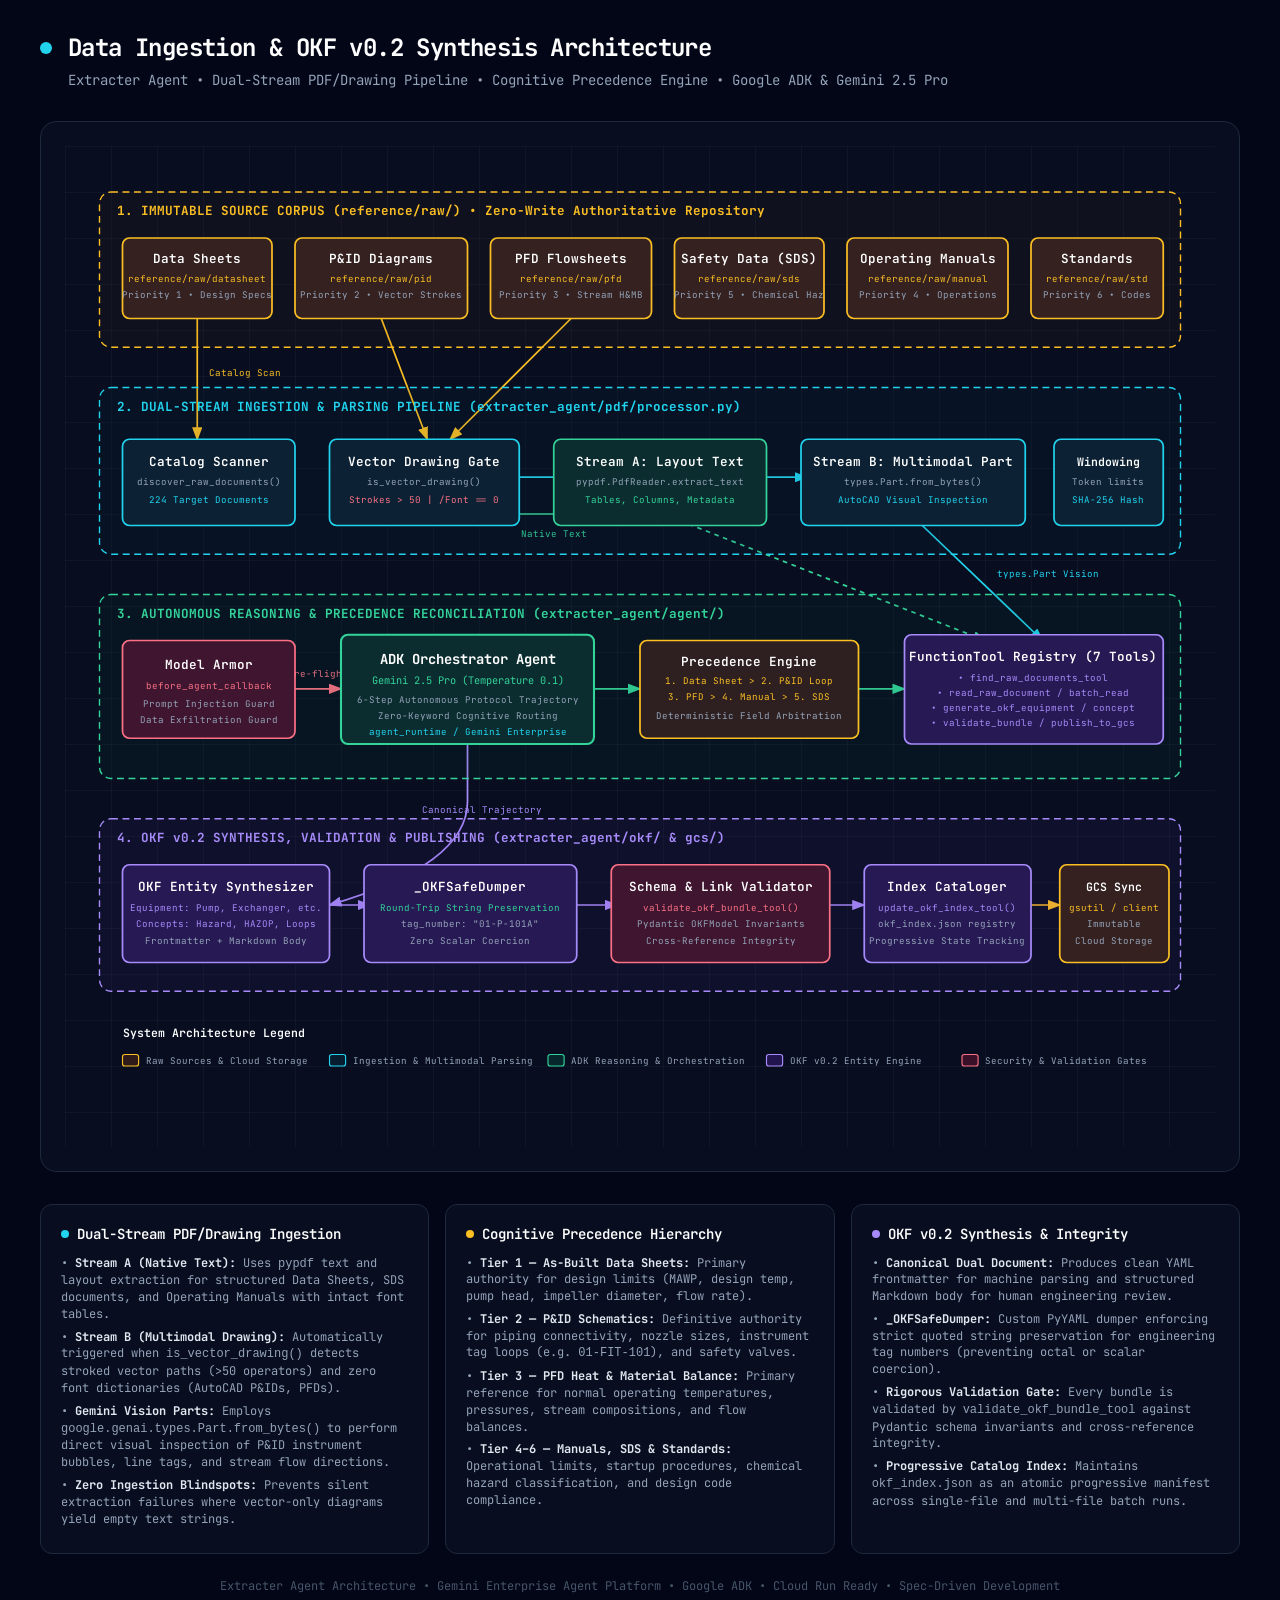
==== docs/data-ingestion-architecture.html @ 8b68c2e8 "feat(okf,eval,perf): autonomous domain slug derivation, multimodal caching, Golden Wiki bundle repai" ====
<!DOCTYPE html>
<html lang="en">
<head>
  <meta charset="UTF-8">
  <meta name="viewport" content="width=device-width, initial-scale=1.0">
  <title>Data Ingestion Architecture - Extracter Agent</title>
  <link href="https://fonts.googleapis.com/css2?family=JetBrains+Mono:wght@400;500;600;700&display=swap" rel="stylesheet">
  <style>
    * {
      box-sizing: border-box;
      margin: 0;
      padding: 0;
    }

    body {
      background: #020617;
      color: #fff;
      font-family: 'JetBrains Mono', monospace;
      min-height: 100vh;
      padding: 2rem;
    }

    .container {
      margin: 0 auto;
      max-width: 1200px;
    }

    .header {
      margin-bottom: 2rem;
    }

    .header-row {
      align-items: center;
      display: flex;
      gap: 1rem;
      margin-bottom: 0.5rem;
    }

    .pulse-dot {
      animation: pulse 2s infinite;
      background: #22d3ee;
      border-radius: 50%;
      height: 12px;
      width: 12px;
    }

    @keyframes pulse {
      0%, 100% { opacity: 1; }
      50% { opacity: 0.5; }
    }

    h1 {
      font-size: 1.5rem;
      font-weight: 700;
      letter-spacing: -0.025em;
    }

    .subtitle {
      color: #94a3b8;
      font-size: 0.875rem;
      margin-left: 1.75rem;
    }

    .diagram-container {
      background: rgba(15, 23, 42, 0.5);
      border: 1px solid #1e293b;
      border-radius: 1rem;
      overflow-x: auto;
      padding: 1.5rem;
    }

    svg {
      display: block;
      min-width: 960px;
      width: 100%;
    }

    .cards {
      display: grid;
      gap: 1rem;
      grid-template-columns: repeat(auto-fit, minmax(300px, 1fr));
      margin-top: 2rem;
    }

    .card {
      background: rgba(15, 23, 42, 0.5);
      border: 1px solid #1e293b;
      border-radius: 0.75rem;
      padding: 1.25rem;
    }

    .card-header {
      align-items: center;
      display: flex;
      gap: 0.5rem;
      margin-bottom: 0.75rem;
    }

    .card-dot {
      border-radius: 50%;
      height: 8px;
      width: 8px;
    }

    .card-dot.cyan { background: #22d3ee; }
    .card-dot.emerald { background: #34d399; }
    .card-dot.violet { background: #a78bfa; }
    .card-dot.amber { background: #fbbf24; }
    .card-dot.rose { background: #fb7185; }

    .card h3 {
      font-size: 0.875rem;
      font-weight: 600;
    }

    .card ul {
      color: #94a3b8;
      font-size: 0.75rem;
      list-style: none;
    }

    .card li {
      margin-bottom: 0.375rem;
      line-height: 1.4;
    }

    .card li strong {
      color: #e2e8f0;
    }

    .footer {
      color: #475569;
      font-size: 0.75rem;
      margin-top: 1.5rem;
      text-align: center;
    }
  </style>
</head>
<body>
  <div class="container">
    <!-- Header -->
    <div class="header">
      <div class="header-row">
        <div class="pulse-dot"></div>
        <h1>Data Ingestion & OKF v0.2 Synthesis Architecture</h1>
      </div>
      <p class="subtitle">Extracter Agent • Dual-Stream PDF/Drawing Pipeline • Cognitive Precedence Engine • Google ADK & Gemini 2.5 Pro</p>
    </div>

    <!-- Main Diagram -->
    <div class="diagram-container">
      <svg viewBox="0 0 1000 870">
        <!-- Definitions -->
        <defs>
          <marker id="arrow-cyan" markerWidth="8" markerHeight="6" refX="7" refY="3" orient="auto">
            <polygon points="0 0, 8 3, 0 6" fill="#22d3ee" />
          </marker>
          <marker id="arrow-emerald" markerWidth="8" markerHeight="6" refX="7" refY="3" orient="auto">
            <polygon points="0 0, 8 3, 0 6" fill="#34d399" />
          </marker>
          <marker id="arrow-violet" markerWidth="8" markerHeight="6" refX="7" refY="3" orient="auto">
            <polygon points="0 0, 8 3, 0 6" fill="#a78bfa" />
          </marker>
          <marker id="arrow-amber" markerWidth="8" markerHeight="6" refX="7" refY="3" orient="auto">
            <polygon points="0 0, 8 3, 0 6" fill="#fbbf24" />
          </marker>
          <marker id="arrow-rose" markerWidth="8" markerHeight="6" refX="7" refY="3" orient="auto">
            <polygon points="0 0, 8 3, 0 6" fill="#fb7185" />
          </marker>
          <pattern id="grid" width="40" height="40" patternUnits="userSpaceOnUse">
            <path d="M 40 0 L 0 0 0 40" fill="none" stroke="#1e293b" stroke-width="0.5"/>
          </pattern>
        </defs>

        <!-- Background Grid -->
        <rect width="100%" height="100%" fill="url(#grid)" />

        <!-- =================================================================
             ARROWS & DATA FLOW CHANNELS (Rendered early for Z-order behind boxes)
             ================================================================= -->

        <!-- Ingestion Discovery Flow from Raw Sources to Discovery Tool -->
        <line x1="115" y1="150" x2="115" y2="255" stroke="#fbbf24" stroke-width="1.5" marker-end="url(#arrow-amber)"/>
        <text x="125" y="200" fill="#fbbf24" font-size="8">Catalog Scan</text>

        <!-- P&ID / PFD Drawings to Vector Heuristic Gate -->
        <line x1="275" y1="150" x2="315" y2="255" stroke="#fbbf24" stroke-width="1.5" marker-end="url(#arrow-amber)"/>
        <line x1="440" y1="150" x2="335" y2="255" stroke="#fbbf24" stroke-width="1.5" marker-end="url(#arrow-amber)"/>

        <!-- Stream Separation from Heuristic Gate -->
        <!-- Vector route (Stream B: Gemini Multimodal Part) -->
        <line x1="395" y1="288" x2="645" y2="288" stroke="#22d3ee" stroke-width="1.5" marker-end="url(#arrow-cyan)"/>
        <text x="520" y="280" fill="#22d3ee" font-size="8" text-anchor="middle">Vector = True (0 /Font)</text>

        <!-- Text route (Stream A: PyPDF Extractor) -->
        <line x1="355" y1="320" x2="495" y2="320" stroke="#34d399" stroke-width="1.5" marker-end="url(#arrow-emerald)"/>
        <text x="425" y="340" fill="#34d399" font-size="8" text-anchor="middle">Native Text</text>

        <!-- Ingestion Layers flow down into Orchestrator Tool Registry -->
        <line x1="520" y1="320" x2="800" y2="430" stroke="#34d399" stroke-width="1.5" stroke-dasharray="4,4" marker-end="url(#arrow-emerald)"/>
        <line x1="735" y1="320" x2="850" y2="430" stroke="#22d3ee" stroke-width="1.5" marker-end="url(#arrow-cyan)"/>
        <text x="810" y="375" fill="#22d3ee" font-size="8">types.Part Vision</text>

        <!-- Orchestrator Model Armor Security Check -->
        <line x1="200" y1="472" x2="240" y2="472" stroke="#fb7185" stroke-width="1.5" marker-end="url(#arrow-rose)"/>
        <text x="220" y="462" fill="#fb7185" font-size="8" text-anchor="middle">Pre-flight</text>

        <!-- Orchestrator to Precedence Engine & Tool Registry -->
        <line x1="460" y1="472" x2="500" y2="472" stroke="#34d399" stroke-width="1.5" marker-end="url(#arrow-emerald)"/>
        <line x1="690" y1="472" x2="730" y2="472" stroke="#34d399" stroke-width="1.5" marker-end="url(#arrow-emerald)"/>

        <!-- Orchestrator Synthesis flow to OKF Synthesizer -->
        <path d="M 350 515 L 350 570 Q 350 625 230 660" fill="none" stroke="#a78bfa" stroke-width="1.5" marker-end="url(#arrow-violet)"/>
        <text x="310" y="580" fill="#a78bfa" font-size="8">Canonical Trajectory</text>

        <!-- OKF Synthesis Internal Pipeline: Synthesizer -> Safe Dumper -> Validator -> Index -> GCS -->
        <line x1="230" y1="660" x2="265" y2="660" stroke="#a78bfa" stroke-width="1.5" marker-end="url(#arrow-violet)"/>
        <line x1="445" y1="660" x2="480" y2="660" stroke="#a78bfa" stroke-width="1.5" marker-end="url(#arrow-violet)"/>
        <line x1="660" y1="660" x2="695" y2="660" stroke="#a78bfa" stroke-width="1.5" marker-end="url(#arrow-violet)"/>
        <line x1="835" y1="660" x2="865" y2="660" stroke="#fbbf24" stroke-width="1.5" marker-end="url(#arrow-amber)"/>

        <!-- =================================================================
             TIER 1: IMMUTABLE RAW DATA SOURCES (Amber Group)
             ================================================================= -->
        <rect x="30" y="40" width="940" height="135" rx="10" fill="rgba(120, 53, 15, 0.08)" stroke="#fbbf24" stroke-width="1.2" stroke-dasharray="6,4"/>
        <text x="45" y="60" fill="#fbbf24" font-size="11" font-weight="700">1. IMMUTABLE SOURCE CORPUS (reference/raw/) • Zero-Write Authoritative Repository</text>

        <!-- Datasheet -->
        <rect x="50" y="80" width="130" height="70" rx="6" fill="#0f172a" />
        <rect x="50" y="80" width="130" height="70" rx="6" fill="rgba(120, 53, 15, 0.35)" stroke="#fbbf24" stroke-width="1.5"/>
        <text x="115" y="102" fill="white" font-size="11" font-weight="600" text-anchor="middle">Data Sheets</text>
        <text x="115" y="118" fill="#fbbf24" font-size="8" text-anchor="middle">reference/raw/datasheet</text>
        <text x="115" y="132" fill="#94a3b8" font-size="8" text-anchor="middle">Priority 1 • Design Specs</text>

        <!-- P&ID -->
        <rect x="200" y="80" width="150" height="70" rx="6" fill="#0f172a" />
        <rect x="200" y="80" width="150" height="70" rx="6" fill="rgba(120, 53, 15, 0.35)" stroke="#fbbf24" stroke-width="1.5"/>
        <text x="275" y="102" fill="white" font-size="11" font-weight="600" text-anchor="middle">P&ID Diagrams</text>
        <text x="275" y="118" fill="#fbbf24" font-size="8" text-anchor="middle">reference/raw/pid</text>
        <text x="275" y="132" fill="#94a3b8" font-size="8" text-anchor="middle">Priority 2 • Vector Strokes</text>

        <!-- PFD -->
        <rect x="370" y="80" width="140" height="70" rx="6" fill="#0f172a" />
        <rect x="370" y="80" width="140" height="70" rx="6" fill="rgba(120, 53, 15, 0.35)" stroke="#fbbf24" stroke-width="1.5"/>
        <text x="440" y="102" fill="white" font-size="11" font-weight="600" text-anchor="middle">PFD Flowsheets</text>
        <text x="440" y="118" fill="#fbbf24" font-size="8" text-anchor="middle">reference/raw/pfd</text>
        <text x="440" y="132" fill="#94a3b8" font-size="8" text-anchor="middle">Priority 3 • Stream H&MB</text>

        <!-- SDS -->
        <rect x="530" y="80" width="130" height="70" rx="6" fill="#0f172a" />
        <rect x="530" y="80" width="130" height="70" rx="6" fill="rgba(120, 53, 15, 0.35)" stroke="#fbbf24" stroke-width="1.5"/>
        <text x="595" y="102" fill="white" font-size="11" font-weight="600" text-anchor="middle">Safety Data (SDS)</text>
        <text x="595" y="118" fill="#fbbf24" font-size="8" text-anchor="middle">reference/raw/sds</text>
        <text x="595" y="132" fill="#94a3b8" font-size="8" text-anchor="middle">Priority 5 • Chemical Haz</text>

        <!-- Manuals -->
        <rect x="680" y="80" width="140" height="70" rx="6" fill="#0f172a" />
        <rect x="680" y="80" width="140" height="70" rx="6" fill="rgba(120, 53, 15, 0.35)" stroke="#fbbf24" stroke-width="1.5"/>
        <text x="750" y="102" fill="white" font-size="11" font-weight="600" text-anchor="middle">Operating Manuals</text>
        <text x="750" y="118" fill="#fbbf24" font-size="8" text-anchor="middle">reference/raw/manual</text>
        <text x="750" y="132" fill="#94a3b8" font-size="8" text-anchor="middle">Priority 4 • Operations</text>

        <!-- Standards -->
        <rect x="840" y="80" width="115" height="70" rx="6" fill="#0f172a" />
        <rect x="840" y="80" width="115" height="70" rx="6" fill="rgba(120, 53, 15, 0.35)" stroke="#fbbf24" stroke-width="1.5"/>
        <text x="897" y="102" fill="white" font-size="11" font-weight="600" text-anchor="middle">Standards</text>
        <text x="897" y="118" fill="#fbbf24" font-size="8" text-anchor="middle">reference/raw/std</text>
        <text x="897" y="132" fill="#94a3b8" font-size="8" text-anchor="middle">Priority 6 • Codes</text>

        <!-- =================================================================
             TIER 2: DUAL-STREAM INGESTION & PARSING ENGINE (Cyan Group)
             ================================================================= -->
        <rect x="30" y="210" width="940" height="145" rx="10" fill="rgba(8, 51, 68, 0.1)" stroke="#22d3ee" stroke-width="1.2" stroke-dasharray="6,4"/>
        <text x="45" y="230" fill="#22d3ee" font-size="11" font-weight="700">2. DUAL-STREAM INGESTION & PARSING PIPELINE (extracter_agent/pdf/processor.py)</text>

        <!-- Discovery Cataloger -->
        <rect x="50" y="255" width="150" height="75" rx="6" fill="#0f172a" />
        <rect x="50" y="255" width="150" height="75" rx="6" fill="rgba(8, 51, 68, 0.4)" stroke="#22d3ee" stroke-width="1.5"/>
        <text x="125" y="278" fill="white" font-size="11" font-weight="600" text-anchor="middle">Catalog Scanner</text>
        <text x="125" y="295" fill="#94a3b8" font-size="8" text-anchor="middle">discover_raw_documents()</text>
        <text x="125" y="310" fill="#22d3ee" font-size="8" text-anchor="middle">224 Target Documents</text>

        <!-- Heuristic Gate -->
        <rect x="230" y="255" width="165" height="75" rx="6" fill="#0f172a" />
        <rect x="230" y="255" width="165" height="75" rx="6" fill="rgba(8, 51, 68, 0.4)" stroke="#22d3ee" stroke-width="1.5"/>
        <text x="312" y="278" fill="white" font-size="11" font-weight="600" text-anchor="middle">Vector Drawing Gate</text>
        <text x="312" y="295" fill="#94a3b8" font-size="8" text-anchor="middle">is_vector_drawing()</text>
        <text x="312" y="310" fill="#fb7185" font-size="8" text-anchor="middle">Strokes &gt; 50 | /Font == 0</text>

        <!-- Stream A: PyPDF Parser -->
        <rect x="425" y="255" width="185" height="75" rx="6" fill="#0f172a" />
        <rect x="425" y="255" width="185" height="75" rx="6" fill="rgba(6, 78, 59, 0.4)" stroke="#34d399" stroke-width="1.5"/>
        <text x="517" y="278" fill="white" font-size="11" font-weight="600" text-anchor="middle">Stream A: Layout Text</text>
        <text x="517" y="295" fill="#94a3b8" font-size="8" text-anchor="middle">pypdf.PdfReader.extract_text</text>
        <text x="517" y="310" fill="#34d399" font-size="8" text-anchor="middle">Tables, Columns, Metadata</text>

        <!-- Stream B: GenAI Multimodal Part -->
        <rect x="640" y="255" width="195" height="75" rx="6" fill="#0f172a" />
        <rect x="640" y="255" width="195" height="75" rx="6" fill="rgba(8, 51, 68, 0.4)" stroke="#22d3ee" stroke-width="1.5"/>
        <text x="737" y="278" fill="white" font-size="11" font-weight="600" text-anchor="middle">Stream B: Multimodal Part</text>
        <text x="737" y="295" fill="#94a3b8" font-size="8" text-anchor="middle">types.Part.from_bytes()</text>
        <text x="737" y="310" fill="#22d3ee" font-size="8" text-anchor="middle">AutoCAD Visual Inspection</text>

        <!-- Normalizer & Windowing -->
        <rect x="860" y="255" width="95" height="75" rx="6" fill="#0f172a" />
        <rect x="860" y="255" width="95" height="75" rx="6" fill="rgba(8, 51, 68, 0.4)" stroke="#22d3ee" stroke-width="1.5"/>
        <text x="907" y="278" fill="white" font-size="10" font-weight="600" text-anchor="middle">Windowing</text>
        <text x="907" y="295" fill="#94a3b8" font-size="8" text-anchor="middle">Token limits</text>
        <text x="907" y="310" fill="#22d3ee" font-size="8" text-anchor="middle">SHA-256 Hash</text>

        <!-- =================================================================
             TIER 3: GOOGLE ADK REASONING & PRECEDENCE ENGINE (Emerald Group)
             ================================================================= -->
        <rect x="30" y="390" width="940" height="160" rx="10" fill="rgba(6, 78, 59, 0.1)" stroke="#34d399" stroke-width="1.2" stroke-dasharray="6,4"/>
        <text x="45" y="410" fill="#34d399" font-size="11" font-weight="700">3. AUTONOMOUS REASONING &amp; PRECEDENCE RECONCILIATION (extracter_agent/agent/)</text>

        <!-- Security Guardrails -->
        <rect x="50" y="430" width="150" height="85" rx="6" fill="#0f172a" />
        <rect x="50" y="430" width="150" height="85" rx="6" fill="rgba(136, 19, 55, 0.4)" stroke="#fb7185" stroke-width="1.5"/>
        <text x="125" y="455" fill="white" font-size="11" font-weight="600" text-anchor="middle">Model Armor</text>
        <text x="125" y="472" fill="#fb7185" font-size="8" text-anchor="middle">before_agent_callback</text>
        <text x="125" y="488" fill="#94a3b8" font-size="8" text-anchor="middle">Prompt Injection Guard</text>
        <text x="125" y="502" fill="#94a3b8" font-size="8" text-anchor="middle">Data Exfiltration Guard</text>

        <!-- Orchestrator LLM -->
        <rect x="240" y="425" width="220" height="95" rx="6" fill="#0f172a" />
        <rect x="240" y="425" width="220" height="95" rx="6" fill="rgba(6, 78, 59, 0.4)" stroke="#34d399" stroke-width="1.8"/>
        <text x="350" y="450" fill="white" font-size="12" font-weight="700" text-anchor="middle">ADK Orchestrator Agent</text>
        <text x="350" y="468" fill="#34d399" font-size="9" text-anchor="middle">Gemini 2.5 Pro (Temperature 0.1)</text>
        <text x="350" y="484" fill="#94a3b8" font-size="8" text-anchor="middle">6-Step Autonomous Protocol Trajectory</text>
        <text x="350" y="498" fill="#94a3b8" font-size="8" text-anchor="middle">Zero-Keyword Cognitive Routing</text>
        <text x="350" y="512" fill="#22d3ee" font-size="8" text-anchor="middle">agent_runtime / Gemini Enterprise</text>

        <!-- Conflict Precedence Engine -->
        <rect x="500" y="430" width="190" height="85" rx="6" fill="#0f172a" />
        <rect x="500" y="430" width="190" height="85" rx="6" fill="rgba(120, 53, 15, 0.3)" stroke="#fbbf24" stroke-width="1.5"/>
        <text x="595" y="452" fill="white" font-size="11" font-weight="600" text-anchor="middle">Precedence Engine</text>
        <text x="595" y="468" fill="#fbbf24" font-size="8" text-anchor="middle">1. Data Sheet &gt; 2. P&amp;ID Loop</text>
        <text x="595" y="482" fill="#fbbf24" font-size="8" text-anchor="middle">3. PFD &gt; 4. Manual &gt; 5. SDS</text>
        <text x="595" y="498" fill="#94a3b8" font-size="8" text-anchor="middle">Deterministic Field Arbitration</text>

        <!-- Tool Registry -->
        <rect x="730" y="425" width="225" height="95" rx="6" fill="#0f172a" />
        <rect x="730" y="425" width="225" height="95" rx="6" fill="rgba(76, 29, 149, 0.4)" stroke="#a78bfa" stroke-width="1.5"/>
        <text x="842" y="448" fill="white" font-size="11" font-weight="600" text-anchor="middle">FunctionTool Registry (7 Tools)</text>
        <text x="842" y="465" fill="#a78bfa" font-size="8" text-anchor="middle">• find_raw_documents_tool</text>
        <text x="842" y="478" fill="#a78bfa" font-size="8" text-anchor="middle">• read_raw_document / batch_read</text>
        <text x="842" y="491" fill="#a78bfa" font-size="8" text-anchor="middle">• generate_okf_equipment / concept</text>
        <text x="842" y="504" fill="#a78bfa" font-size="8" text-anchor="middle">• validate_bundle / publish_to_gcs</text>

        <!-- =================================================================
             TIER 4: OKF v0.2 SYNTHESIS, VALIDATION & PUBLISHING (Violet Group)
             ================================================================= -->
        <rect x="30" y="585" width="940" height="150" rx="10" fill="rgba(76, 29, 149, 0.1)" stroke="#a78bfa" stroke-width="1.2" stroke-dasharray="6,4"/>
        <text x="45" y="605" fill="#a78bfa" font-size="11" font-weight="700">4. OKF v0.2 SYNTHESIS, VALIDATION &amp; PUBLISHING (extracter_agent/okf/ &amp; gcs/)</text>

        <!-- Entity Synthesizer -->
        <rect x="50" y="625" width="180" height="85" rx="6" fill="#0f172a" />
        <rect x="50" y="625" width="180" height="85" rx="6" fill="rgba(76, 29, 149, 0.4)" stroke="#a78bfa" stroke-width="1.5"/>
        <text x="140" y="648" fill="white" font-size="11" font-weight="600" text-anchor="middle">OKF Entity Synthesizer</text>
        <text x="140" y="665" fill="#a78bfa" font-size="8" text-anchor="middle">Equipment: Pump, Exchanger, etc.</text>
        <text x="140" y="679" fill="#a78bfa" font-size="8" text-anchor="middle">Concepts: Hazard, HAZOP, Loops</text>
        <text x="140" y="694" fill="#94a3b8" font-size="8" text-anchor="middle">Frontmatter + Markdown Body</text>

        <!-- String Quoting & Safe Dumper -->
        <rect x="260" y="625" width="185" height="85" rx="6" fill="#0f172a" />
        <rect x="260" y="625" width="185" height="85" rx="6" fill="rgba(76, 29, 149, 0.4)" stroke="#a78bfa" stroke-width="1.5"/>
        <text x="352" y="648" fill="white" font-size="11" font-weight="600" text-anchor="middle">_OKFSafeDumper</text>
        <text x="352" y="665" fill="#34d399" font-size="8" text-anchor="middle">Round-Trip String Preservation</text>
        <text x="352" y="679" fill="#94a3b8" font-size="8" text-anchor="middle">tag_number: "01-P-101A"</text>
        <text x="352" y="694" fill="#94a3b8" font-size="8" text-anchor="middle">Zero Scalar Coercion</text>

        <!-- Validator -->
        <rect x="475" y="625" width="190" height="85" rx="6" fill="#0f172a" />
        <rect x="475" y="625" width="190" height="85" rx="6" fill="rgba(136, 19, 55, 0.4)" stroke="#fb7185" stroke-width="1.5"/>
        <text x="570" y="648" fill="white" font-size="11" font-weight="600" text-anchor="middle">Schema &amp; Link Validator</text>
        <text x="570" y="665" fill="#fb7185" font-size="8" text-anchor="middle">validate_okf_bundle_tool()</text>
        <text x="570" y="679" fill="#94a3b8" font-size="8" text-anchor="middle">Pydantic OKFModel Invariants</text>
        <text x="570" y="694" fill="#94a3b8" font-size="8" text-anchor="middle">Cross-Reference Integrity</text>

        <!-- Progressive Index Manager -->
        <rect x="695" y="625" width="145" height="85" rx="6" fill="#0f172a" />
        <rect x="695" y="625" width="145" height="85" rx="6" fill="rgba(76, 29, 149, 0.4)" stroke="#a78bfa" stroke-width="1.5"/>
        <text x="767" y="648" fill="white" font-size="11" font-weight="600" text-anchor="middle">Index Cataloger</text>
        <text x="767" y="665" fill="#a78bfa" font-size="8" text-anchor="middle">update_okf_index_tool()</text>
        <text x="767" y="679" fill="#94a3b8" font-size="8" text-anchor="middle">okf_index.json registry</text>
        <text x="767" y="694" fill="#94a3b8" font-size="8" text-anchor="middle">Progressive State Tracking</text>

        <!-- GCS Publishing -->
        <rect x="865" y="625" width="95" height="85" rx="6" fill="#0f172a" />
        <rect x="865" y="625" width="95" height="85" rx="6" fill="rgba(120, 53, 15, 0.35)" stroke="#fbbf24" stroke-width="1.5"/>
        <text x="912" y="648" fill="white" font-size="10" font-weight="600" text-anchor="middle">GCS Sync</text>
        <text x="912" y="665" fill="#fbbf24" font-size="8" text-anchor="middle">gsutil / client</text>
        <text x="912" y="679" fill="#94a3b8" font-size="8" text-anchor="middle">Immutable</text>
        <text x="912" y="694" fill="#94a3b8" font-size="8" text-anchor="middle">Cloud Storage</text>

        <!-- =================================================================
             LEGEND
             ================================================================= -->
        <text x="50" y="775" fill="white" font-size="10" font-weight="600">System Architecture Legend</text>

        <rect x="50" y="790" width="14" height="10" rx="2" fill="rgba(120, 53, 15, 0.35)" stroke="#fbbf24" stroke-width="1"/>
        <text x="70" y="798" fill="#94a3b8" font-size="8">Raw Sources &amp; Cloud Storage</text>

        <rect x="230" y="790" width="14" height="10" rx="2" fill="rgba(8, 51, 68, 0.4)" stroke="#22d3ee" stroke-width="1"/>
        <text x="250" y="798" fill="#94a3b8" font-size="8">Ingestion &amp; Multimodal Parsing</text>

        <rect x="420" y="790" width="14" height="10" rx="2" fill="rgba(6, 78, 59, 0.4)" stroke="#34d399" stroke-width="1"/>
        <text x="440" y="798" fill="#94a3b8" font-size="8">ADK Reasoning &amp; Orchestration</text>

        <rect x="610" y="790" width="14" height="10" rx="2" fill="rgba(76, 29, 149, 0.4)" stroke="#a78bfa" stroke-width="1"/>
        <text x="630" y="798" fill="#94a3b8" font-size="8">OKF v0.2 Entity Engine</text>

        <rect x="780" y="790" width="14" height="10" rx="2" fill="rgba(136, 19, 55, 0.4)" stroke="#fb7185" stroke-width="1"/>
        <text x="800" y="798" fill="#94a3b8" font-size="8">Security &amp; Validation Gates</text>
      </svg>
    </div>

    <!-- Info Cards -->
    <div class="cards">
      <div class="card">
        <div class="card-header">
          <div class="card-dot cyan"></div>
          <h3>Dual-Stream PDF/Drawing Ingestion</h3>
        </div>
        <ul>
          <li>• <strong>Stream A (Native Text):</strong> Uses <code>pypdf</code> text and layout extraction for structured Data Sheets, SDS documents, and Operating Manuals with intact font tables.</li>
          <li>• <strong>Stream B (Multimodal Drawing):</strong> Automatically triggered when <code>is_vector_drawing()</code> detects stroked vector paths (&gt;50 operators) and zero font dictionaries (AutoCAD P&amp;IDs, PFDs).</li>
          <li>• <strong>Gemini Vision Parts:</strong> Employs <code>google.genai.types.Part.from_bytes()</code> to perform direct visual inspection of P&amp;ID instrument bubbles, line tags, and stream flow directions.</li>
          <li>• <strong>Zero Ingestion Blindspots:</strong> Prevents silent extraction failures where vector-only diagrams yield empty text strings.</li>
        </ul>
      </div>

      <div class="card">
        <div class="card-header">
          <div class="card-dot amber"></div>
          <h3>Cognitive Precedence Hierarchy</h3>
        </div>
        <ul>
          <li>• <strong>Tier 1 — As-Built Data Sheets:</strong> Primary authority for design limits (MAWP, design temp, pump head, impeller diameter, flow rate).</li>
          <li>• <strong>Tier 2 — P&amp;ID Schematics:</strong> Definitive authority for piping connectivity, nozzle sizes, instrument tag loops (e.g. <code>01-FIT-101</code>), and safety valves.</li>
          <li>• <strong>Tier 3 — PFD Heat &amp; Material Balance:</strong> Primary reference for normal operating temperatures, pressures, stream compositions, and flow balances.</li>
          <li>• <strong>Tier 4–6 — Manuals, SDS &amp; Standards:</strong> Operational limits, startup procedures, chemical hazard classification, and design code compliance.</li>
        </ul>
      </div>

      <div class="card">
        <div class="card-header">
          <div class="card-dot violet"></div>
          <h3>OKF v0.2 Synthesis &amp; Integrity</h3>
        </div>
        <ul>
          <li>• <strong>Canonical Dual Document:</strong> Produces clean YAML frontmatter for machine parsing and structured Markdown body for human engineering review.</li>
          <li>• <strong>_OKFSafeDumper:</strong> Custom PyYAML dumper enforcing strict quoted string preservation for engineering tag numbers (preventing octal or scalar coercion).</li>
          <li>• <strong>Rigorous Validation Gate:</strong> Every bundle is validated by <code>validate_okf_bundle_tool</code> against Pydantic schema invariants and cross-reference integrity.</li>
          <li>• <strong>Progressive Catalog Index:</strong> Maintains <code>okf_index.json</code> as an atomic progressive manifest across single-file and multi-file batch runs.</li>
        </ul>
      </div>
    </div>

    <!-- Footer -->
    <p class="footer">
      Extracter Agent Architecture • Gemini Enterprise Agent Platform • Google ADK • Cloud Run Ready • Spec-Driven Development
    </p>
  </div>
</body>
</html>
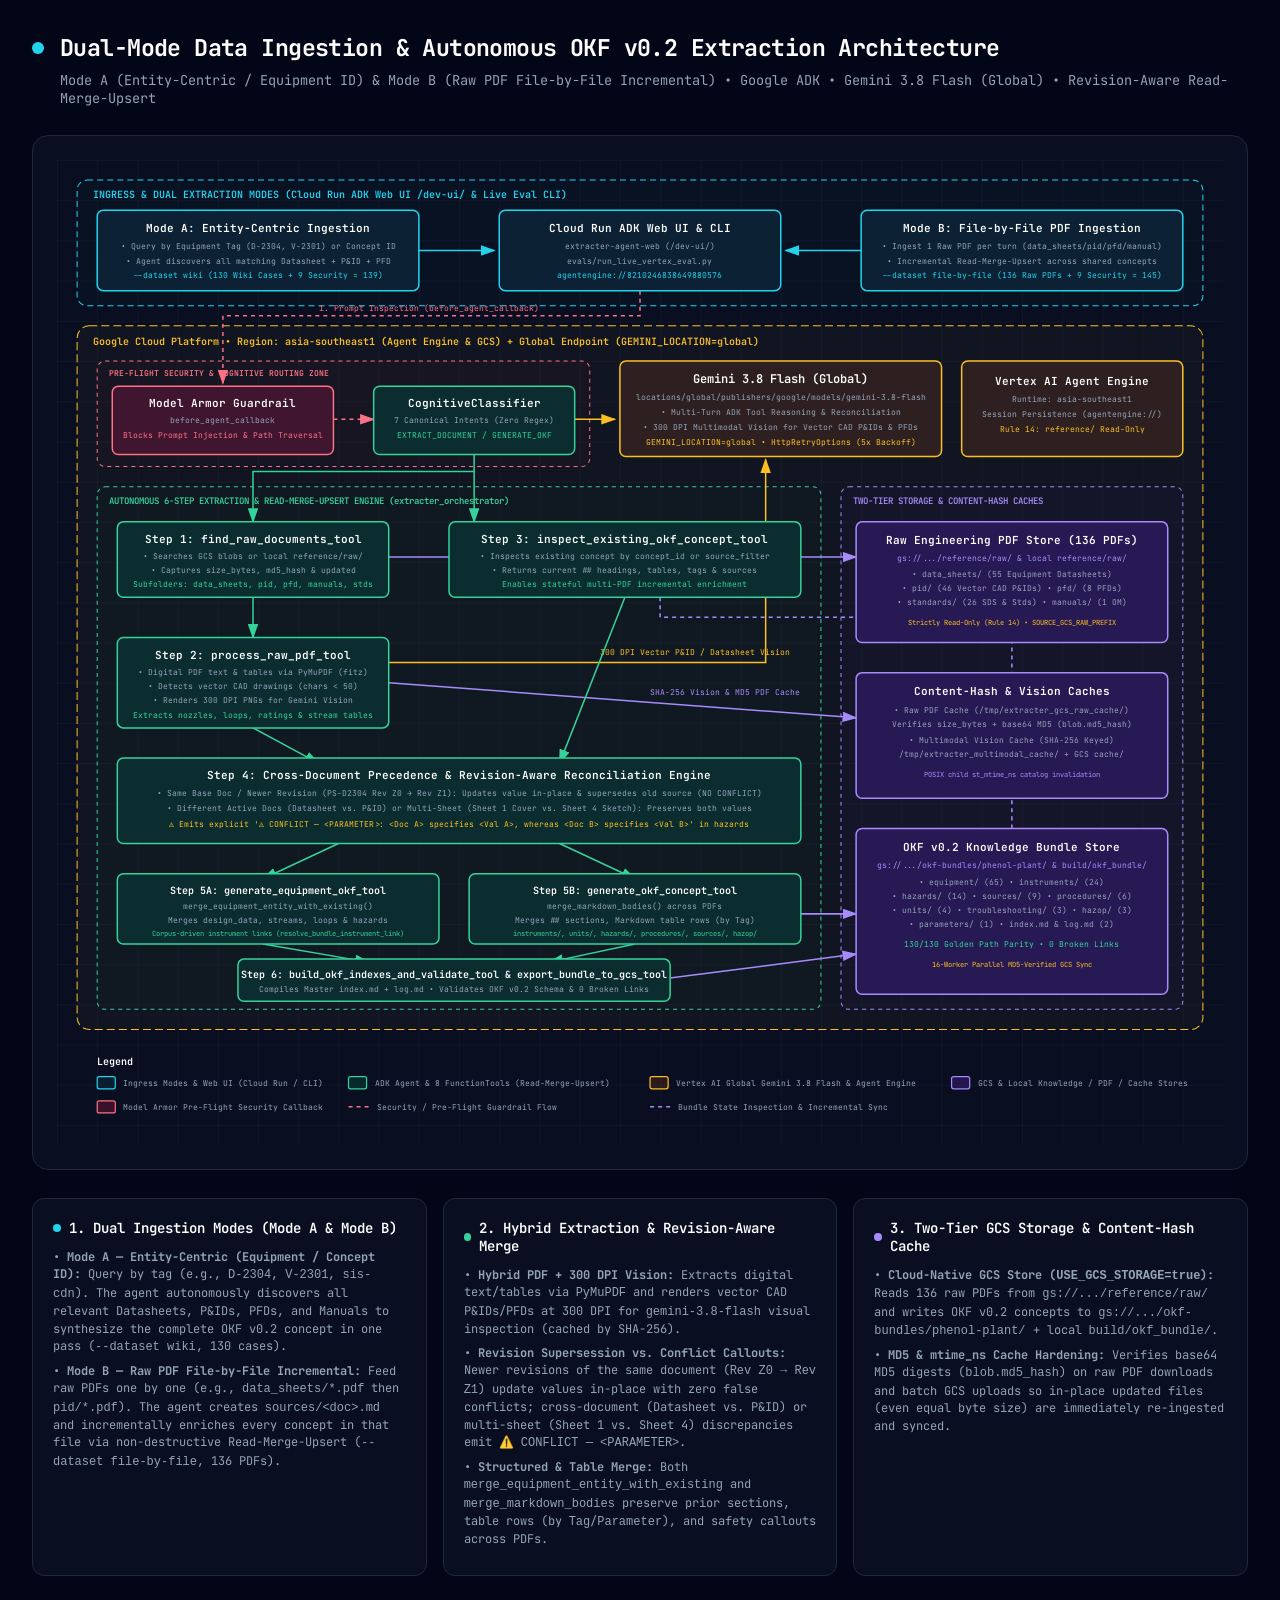
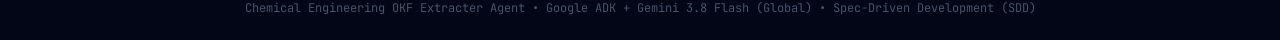
==== commit 8bd43367: "docs(architecture): add dual-mode data ingestion and OKF extraction architecture diagram (.md + .htm" ====
--- a/docs/data-ingestion-architecture.html
+++ b/docs/data-ingestion-architecture.html
@@ -3,7 +3,7 @@
 <head>
   <meta charset="UTF-8">
   <meta name="viewport" content="width=device-width, initial-scale=1.0">
-  <title>Data Ingestion Architecture - Extracter Agent</title>
+  <title>OKF Extracter Agent — Dual-Mode Data Ingestion &amp; Extraction Architecture</title>
   <link href="https://fonts.googleapis.com/css2?family=JetBrains+Mono:wght@400;500;600;700&display=swap" rel="stylesheet">
   <style>
     * {
@@ -22,11 +22,11 @@
 
     .container {
       margin: 0 auto;
-      max-width: 1200px;
+      max-width: 1280px;
     }
 
     .header {
-      margin-bottom: 2rem;
+      margin-bottom: 1.75rem;
     }
 
     .header-row {
@@ -46,23 +46,23 @@
 
     @keyframes pulse {
       0%, 100% { opacity: 1; }
-      50% { opacity: 0.5; }
+      50% { opacity: 0.45; }
     }
 
     h1 {
-      font-size: 1.5rem;
+      font-size: 1.45rem;
       font-weight: 700;
       letter-spacing: -0.025em;
     }
 
     .subtitle {
       color: #94a3b8;
-      font-size: 0.875rem;
+      font-size: 0.85rem;
       margin-left: 1.75rem;
     }
 
     .diagram-container {
-      background: rgba(15, 23, 42, 0.5);
+      background: rgba(15, 23, 42, 0.55);
       border: 1px solid #1e293b;
       border-radius: 1rem;
       overflow-x: auto;
@@ -71,19 +71,19 @@
 
     svg {
       display: block;
-      min-width: 960px;
+      min-width: 1080px;
       width: 100%;
     }
 
     .cards {
       display: grid;
       gap: 1rem;
-      grid-template-columns: repeat(auto-fit, minmax(300px, 1fr));
-      margin-top: 2rem;
+      grid-template-columns: repeat(auto-fit, minmax(320px, 1fr));
+      margin-top: 1.75rem;
     }
 
     .card {
-      background: rgba(15, 23, 42, 0.5);
+      background: rgba(15, 23, 42, 0.55);
       border: 1px solid #1e293b;
       border-radius: 0.75rem;
       padding: 1.25rem;
@@ -116,16 +116,12 @@
     .card ul {
       color: #94a3b8;
       font-size: 0.75rem;
+      line-height: 1.45;
       list-style: none;
     }
 
     .card li {
-      margin-bottom: 0.375rem;
-      line-height: 1.4;
-    }
-
-    .card li strong {
-      color: #e2e8f0;
+      margin-bottom: 0.4rem;
     }
 
     .footer {
@@ -142,30 +138,29 @@
     <div class="header">
       <div class="header-row">
         <div class="pulse-dot"></div>
-        <h1>Data Ingestion & OKF v0.2 Synthesis Architecture</h1>
+        <h1>Dual-Mode Data Ingestion &amp; Autonomous OKF v0.2 Extraction Architecture</h1>
       </div>
-      <p class="subtitle">Extracter Agent • Dual-Stream PDF/Drawing Pipeline • Cognitive Precedence Engine • Google ADK & Gemini 2.5 Pro</p>
+      <p class="subtitle">Mode A (Entity-Centric / Equipment ID) &amp; Mode B (Raw PDF File-by-File Incremental) • Google ADK • Gemini 3.8 Flash (Global) • Revision-Aware Read-Merge-Upsert</p>
     </div>
 
-    <!-- Main Diagram -->
+    <!-- Main SVG Diagram -->
     <div class="diagram-container">
-      <svg viewBox="0 0 1000 870">
-        <!-- Definitions -->
+      <svg viewBox="0 0 1160 980">
         <defs>
-          <marker id="arrow-cyan" markerWidth="8" markerHeight="6" refX="7" refY="3" orient="auto">
-            <polygon points="0 0, 8 3, 0 6" fill="#22d3ee" />
+          <marker id="arrow-cyan" markerWidth="10" markerHeight="7" refX="9" refY="3.5" orient="auto">
+            <polygon points="0 0, 10 3.5, 0 7" fill="#22d3ee" />
           </marker>
-          <marker id="arrow-emerald" markerWidth="8" markerHeight="6" refX="7" refY="3" orient="auto">
-            <polygon points="0 0, 8 3, 0 6" fill="#34d399" />
+          <marker id="arrow-emerald" markerWidth="10" markerHeight="7" refX="9" refY="3.5" orient="auto">
+            <polygon points="0 0, 10 3.5, 0 7" fill="#34d399" />
           </marker>
-          <marker id="arrow-violet" markerWidth="8" markerHeight="6" refX="7" refY="3" orient="auto">
-            <polygon points="0 0, 8 3, 0 6" fill="#a78bfa" />
+          <marker id="arrow-amber" markerWidth="10" markerHeight="7" refX="9" refY="3.5" orient="auto">
+            <polygon points="0 0, 10 3.5, 0 7" fill="#fbbf24" />
           </marker>
-          <marker id="arrow-amber" markerWidth="8" markerHeight="6" refX="7" refY="3" orient="auto">
-            <polygon points="0 0, 8 3, 0 6" fill="#fbbf24" />
+          <marker id="arrow-violet" markerWidth="10" markerHeight="7" refX="9" refY="3.5" orient="auto">
+            <polygon points="0 0, 10 3.5, 0 7" fill="#a78bfa" />
           </marker>
-          <marker id="arrow-rose" markerWidth="8" markerHeight="6" refX="7" refY="3" orient="auto">
-            <polygon points="0 0, 8 3, 0 6" fill="#fb7185" />
+          <marker id="arrow-rose" markerWidth="10" markerHeight="7" refX="9" refY="3.5" orient="auto">
+            <polygon points="0 0, 10 3.5, 0 7" fill="#fb7185" />
           </marker>
           <pattern id="grid" width="40" height="40" patternUnits="userSpaceOnUse">
             <path d="M 40 0 L 0 0 0 40" fill="none" stroke="#1e293b" stroke-width="0.5"/>
@@ -176,291 +171,297 @@
         <rect width="100%" height="100%" fill="url(#grid)" />
 
         <!-- =================================================================
-             ARROWS & DATA FLOW CHANNELS (Rendered early for Z-order behind boxes)
+             1. BOUNDARY BOXES (Rendered first, behind arrows and components)
              ================================================================= -->
-
-        <!-- Ingestion Discovery Flow from Raw Sources to Discovery Tool -->
-        <line x1="115" y1="150" x2="115" y2="255" stroke="#fbbf24" stroke-width="1.5" marker-end="url(#arrow-amber)"/>
-        <text x="125" y="200" fill="#fbbf24" font-size="8">Catalog Scan</text>
-
-        <!-- P&ID / PFD Drawings to Vector Heuristic Gate -->
-        <line x1="275" y1="150" x2="315" y2="255" stroke="#fbbf24" stroke-width="1.5" marker-end="url(#arrow-amber)"/>
-        <line x1="440" y1="150" x2="335" y2="255" stroke="#fbbf24" stroke-width="1.5" marker-end="url(#arrow-amber)"/>
-
-        <!-- Stream Separation from Heuristic Gate -->
-        <!-- Vector route (Stream B: Gemini Multimodal Part) -->
-        <line x1="395" y1="288" x2="645" y2="288" stroke="#22d3ee" stroke-width="1.5" marker-end="url(#arrow-cyan)"/>
-        <text x="520" y="280" fill="#22d3ee" font-size="8" text-anchor="middle">Vector = True (0 /Font)</text>
-
-        <!-- Text route (Stream A: PyPDF Extractor) -->
-        <line x1="355" y1="320" x2="495" y2="320" stroke="#34d399" stroke-width="1.5" marker-end="url(#arrow-emerald)"/>
-        <text x="425" y="340" fill="#34d399" font-size="8" text-anchor="middle">Native Text</text>
-
-        <!-- Ingestion Layers flow down into Orchestrator Tool Registry -->
-        <line x1="520" y1="320" x2="800" y2="430" stroke="#34d399" stroke-width="1.5" stroke-dasharray="4,4" marker-end="url(#arrow-emerald)"/>
-        <line x1="735" y1="320" x2="850" y2="430" stroke="#22d3ee" stroke-width="1.5" marker-end="url(#arrow-cyan)"/>
-        <text x="810" y="375" fill="#22d3ee" font-size="8">types.Part Vision</text>
-
-        <!-- Orchestrator Model Armor Security Check -->
-        <line x1="200" y1="472" x2="240" y2="472" stroke="#fb7185" stroke-width="1.5" marker-end="url(#arrow-rose)"/>
-        <text x="220" y="462" fill="#fb7185" font-size="8" text-anchor="middle">Pre-flight</text>
-
-        <!-- Orchestrator to Precedence Engine & Tool Registry -->
-        <line x1="460" y1="472" x2="500" y2="472" stroke="#34d399" stroke-width="1.5" marker-end="url(#arrow-emerald)"/>
-        <line x1="690" y1="472" x2="730" y2="472" stroke="#34d399" stroke-width="1.5" marker-end="url(#arrow-emerald)"/>
-
-        <!-- Orchestrator Synthesis flow to OKF Synthesizer -->
-        <path d="M 350 515 L 350 570 Q 350 625 230 660" fill="none" stroke="#a78bfa" stroke-width="1.5" marker-end="url(#arrow-violet)"/>
-        <text x="310" y="580" fill="#a78bfa" font-size="8">Canonical Trajectory</text>
-
-        <!-- OKF Synthesis Internal Pipeline: Synthesizer -> Safe Dumper -> Validator -> Index -> GCS -->
-        <line x1="230" y1="660" x2="265" y2="660" stroke="#a78bfa" stroke-width="1.5" marker-end="url(#arrow-violet)"/>
-        <line x1="445" y1="660" x2="480" y2="660" stroke="#a78bfa" stroke-width="1.5" marker-end="url(#arrow-violet)"/>
-        <line x1="660" y1="660" x2="695" y2="660" stroke="#a78bfa" stroke-width="1.5" marker-end="url(#arrow-violet)"/>
-        <line x1="835" y1="660" x2="865" y2="660" stroke="#fbbf24" stroke-width="1.5" marker-end="url(#arrow-amber)"/>
+        <!-- Top Ingestion Modes Boundary -->
+        <rect x="20" y="20" width="1120" height="125" rx="10" fill="rgba(8, 51, 68, 0.08)" stroke="#22d3ee" stroke-width="1" stroke-dasharray="6,4"/>
+        <text x="36" y="38" fill="#22d3ee" font-size="10" font-weight="600">INGRESS &amp; DUAL EXTRACTION MODES (Cloud Run ADK Web UI /dev-ui/ &amp; Live Eval CLI)</text>
+
+        <!-- GCP Region & Agent Platform Boundary -->
+        <rect x="20" y="165" width="1120" height="700" rx="12" fill="rgba(251, 191, 36, 0.03)" stroke="#fbbf24" stroke-width="1" stroke-dasharray="8,4"/>
+        <text x="36" y="184" fill="#fbbf24" font-size="10" font-weight="600">Google Cloud Platform • Region: asia-southeast1 (Agent Engine &amp; GCS) + Global Endpoint (GEMINI_LOCATION=global)</text>
+
+        <!-- Security Guardrail Boundary -->
+        <rect x="40" y="200" width="490" height="105" rx="8" fill="rgba(136, 19, 55, 0.06)" stroke="#fb7185" stroke-width="1" stroke-dasharray="4,4"/>
+        <text x="52" y="215" fill="#fb7185" font-size="8" font-weight="600">PRE-FLIGHT SECURITY &amp; COGNITIVE ROUTING ZONE</text>
+
+        <!-- Extraction & Synthesis Pipeline Boundary -->
+        <rect x="40" y="325" width="720" height="520" rx="8" fill="rgba(6, 78, 59, 0.06)" stroke="#34d399" stroke-width="1" stroke-dasharray="4,4"/>
+        <text x="52" y="342" fill="#34d399" font-size="9" font-weight="600">AUTONOMOUS 6-STEP EXTRACTION &amp; READ-MERGE-UPSERT ENGINE (extracter_orchestrator)</text>
+
+        <!-- Storage & Cache Boundary -->
+        <rect x="780" y="325" width="340" height="520" rx="8" fill="rgba(76, 29, 149, 0.06)" stroke="#a78bfa" stroke-width="1" stroke-dasharray="4,4"/>
+        <text x="792" y="342" fill="#a78bfa" font-size="9" font-weight="600">TWO-TIER STORAGE &amp; CONTENT-HASH CACHES</text>
 
         <!-- =================================================================
-             TIER 1: IMMUTABLE RAW DATA SOURCES (Amber Group)
+             2. CONNECTION ARROWS (Z-Order: behind component boxes)
              ================================================================= -->
-        <rect x="30" y="40" width="940" height="135" rx="10" fill="rgba(120, 53, 15, 0.08)" stroke="#fbbf24" stroke-width="1.2" stroke-dasharray="6,4"/>
-        <text x="45" y="60" fill="#fbbf24" font-size="11" font-weight="700">1. IMMUTABLE SOURCE CORPUS (reference/raw/) • Zero-Write Authoritative Repository</text>
-
-        <!-- Datasheet -->
-        <rect x="50" y="80" width="130" height="70" rx="6" fill="#0f172a" />
-        <rect x="50" y="80" width="130" height="70" rx="6" fill="rgba(120, 53, 15, 0.35)" stroke="#fbbf24" stroke-width="1.5"/>
-        <text x="115" y="102" fill="white" font-size="11" font-weight="600" text-anchor="middle">Data Sheets</text>
-        <text x="115" y="118" fill="#fbbf24" font-size="8" text-anchor="middle">reference/raw/datasheet</text>
-        <text x="115" y="132" fill="#94a3b8" font-size="8" text-anchor="middle">Priority 1 • Design Specs</text>
-
-        <!-- P&ID -->
-        <rect x="200" y="80" width="150" height="70" rx="6" fill="#0f172a" />
-        <rect x="200" y="80" width="150" height="70" rx="6" fill="rgba(120, 53, 15, 0.35)" stroke="#fbbf24" stroke-width="1.5"/>
-        <text x="275" y="102" fill="white" font-size="11" font-weight="600" text-anchor="middle">P&ID Diagrams</text>
-        <text x="275" y="118" fill="#fbbf24" font-size="8" text-anchor="middle">reference/raw/pid</text>
-        <text x="275" y="132" fill="#94a3b8" font-size="8" text-anchor="middle">Priority 2 • Vector Strokes</text>
-
-        <!-- PFD -->
-        <rect x="370" y="80" width="140" height="70" rx="6" fill="#0f172a" />
-        <rect x="370" y="80" width="140" height="70" rx="6" fill="rgba(120, 53, 15, 0.35)" stroke="#fbbf24" stroke-width="1.5"/>
-        <text x="440" y="102" fill="white" font-size="11" font-weight="600" text-anchor="middle">PFD Flowsheets</text>
-        <text x="440" y="118" fill="#fbbf24" font-size="8" text-anchor="middle">reference/raw/pfd</text>
-        <text x="440" y="132" fill="#94a3b8" font-size="8" text-anchor="middle">Priority 3 • Stream H&MB</text>
-
-        <!-- SDS -->
-        <rect x="530" y="80" width="130" height="70" rx="6" fill="#0f172a" />
-        <rect x="530" y="80" width="130" height="70" rx="6" fill="rgba(120, 53, 15, 0.35)" stroke="#fbbf24" stroke-width="1.5"/>
-        <text x="595" y="102" fill="white" font-size="11" font-weight="600" text-anchor="middle">Safety Data (SDS)</text>
-        <text x="595" y="118" fill="#fbbf24" font-size="8" text-anchor="middle">reference/raw/sds</text>
-        <text x="595" y="132" fill="#94a3b8" font-size="8" text-anchor="middle">Priority 5 • Chemical Haz</text>
-
-        <!-- Manuals -->
-        <rect x="680" y="80" width="140" height="70" rx="6" fill="#0f172a" />
-        <rect x="680" y="80" width="140" height="70" rx="6" fill="rgba(120, 53, 15, 0.35)" stroke="#fbbf24" stroke-width="1.5"/>
-        <text x="750" y="102" fill="white" font-size="11" font-weight="600" text-anchor="middle">Operating Manuals</text>
-        <text x="750" y="118" fill="#fbbf24" font-size="8" text-anchor="middle">reference/raw/manual</text>
-        <text x="750" y="132" fill="#94a3b8" font-size="8" text-anchor="middle">Priority 4 • Operations</text>
-
-        <!-- Standards -->
-        <rect x="840" y="80" width="115" height="70" rx="6" fill="#0f172a" />
-        <rect x="840" y="80" width="115" height="70" rx="6" fill="rgba(120, 53, 15, 0.35)" stroke="#fbbf24" stroke-width="1.5"/>
-        <text x="897" y="102" fill="white" font-size="11" font-weight="600" text-anchor="middle">Standards</text>
-        <text x="897" y="118" fill="#fbbf24" font-size="8" text-anchor="middle">reference/raw/std</text>
-        <text x="897" y="132" fill="#94a3b8" font-size="8" text-anchor="middle">Priority 6 • Codes</text>
+        <!-- Mode A & Mode B -> Cloud Run / Ingress Router -->
+        <line x1="360" y1="90" x2="435" y2="90" stroke="#22d3ee" stroke-width="1.5" marker-end="url(#arrow-cyan)"/>
+        <line x1="800" y1="90" x2="725" y2="90" stroke="#22d3ee" stroke-width="1.5" marker-end="url(#arrow-cyan)"/>
+
+        <!-- Ingress Router -> Model Armor Guardrail -->
+        <path d="M 580 130 L 580 155 L 165 155 L 165 222" fill="none" stroke="#fb7185" stroke-width="1.5" stroke-dasharray="4,4" marker-end="url(#arrow-rose)"/>
+        <text x="370" y="150" fill="#fb7185" font-size="8" text-anchor="middle">1. Prompt Inspection (before_agent_callback)</text>
+
+        <!-- Guardrail -> Cognitive Classifier -->
+        <line x1="275" y1="258" x2="315" y2="258" stroke="#fb7185" stroke-width="1.5" stroke-dasharray="4,4" marker-end="url(#arrow-rose)"/>
+
+        <!-- Cognitive Classifier -> Gemini 3.8 Flash Global -->
+        <line x1="515" y1="258" x2="555" y2="258" stroke="#fbbf24" stroke-width="1.5" marker-end="url(#arrow-amber)"/>
+
+        <!-- Cognitive Classifier -> Step 1 & Step 3 -->
+        <path d="M 415 292 L 415 360" fill="none" stroke="#34d399" stroke-width="1.5" marker-end="url(#arrow-emerald)"/>
+        <path d="M 415 310 L 195 310 L 195 360" fill="none" stroke="#34d399" stroke-width="1.5" marker-end="url(#arrow-emerald)"/>
+
+        <!-- Step 1 (find_raw_documents_tool) <-> Raw PDF Store -->
+        <path d="M 330 395 L 795 395" fill="none" stroke="#a78bfa" stroke-width="1.5" marker-end="url(#arrow-violet)"/>
+        <text x="650" y="388" fill="#a78bfa" font-size="8" text-anchor="middle">List Blobs &amp; MD5 Digest</text>
+
+        <!-- Step 1 -> Step 2 (process_raw_pdf_tool) -->
+        <line x1="195" y1="435" x2="195" y2="475" stroke="#34d399" stroke-width="1.5" marker-end="url(#arrow-emerald)"/>
+
+        <!-- Step 3 (inspect_existing_okf_concept_tool) <-> Output Bundle -->
+        <path d="M 600 435 L 600 455 L 950 455 L 950 695" fill="none" stroke="#a78bfa" stroke-width="1.5" stroke-dasharray="4,4" marker-end="url(#arrow-violet)"/>
+
+        <!-- Step 2 (process_raw_pdf_tool) <-> Two-Tier Cache -->
+        <line x1="330" y1="520" x2="795" y2="555" stroke="#a78bfa" stroke-width="1.5" marker-end="url(#arrow-violet)"/>
+        <text x="665" y="532" fill="#a78bfa" font-size="8" text-anchor="middle">SHA-256 Vision &amp; MD5 PDF Cache</text>
+
+        <!-- Step 2 -> Gemini 3.8 Flash Global (300 DPI Multimodal Vision) -->
+        <path d="M 330 500 L 705 500 L 705 298" fill="none" stroke="#fbbf24" stroke-width="1.5" marker-end="url(#arrow-amber)"/>
+        <text x="635" y="492" fill="#fbbf24" font-size="8" text-anchor="middle">300 DPI Vector P&amp;ID / Datasheet Vision</text>
+
+        <!-- Step 2 & Step 3 -> Step 4 Reconciliation Engine -->
+        <line x1="195" y1="565" x2="260" y2="600" stroke="#34d399" stroke-width="1.5" marker-end="url(#arrow-emerald)"/>
+        <line x1="565" y1="435" x2="500" y2="600" stroke="#34d399" stroke-width="1.5" marker-end="url(#arrow-emerald)"/>
+
+        <!-- Step 4 Reconciliation -> Step 5A (Equipment) & Step 5B (Concept/Table) -->
+        <line x1="280" y1="680" x2="205" y2="715" stroke="#34d399" stroke-width="1.5" marker-end="url(#arrow-emerald)"/>
+        <line x1="500" y1="680" x2="575" y2="715" stroke="#34d399" stroke-width="1.5" marker-end="url(#arrow-emerald)"/>
+
+        <!-- Step 5A & Step 5B -> Step 6 Indexer & Validator -->
+        <line x1="205" y1="780" x2="310" y2="798" stroke="#34d399" stroke-width="1.5" marker-end="url(#arrow-emerald)"/>
+        <line x1="575" y1="780" x2="490" y2="798" stroke="#34d399" stroke-width="1.5" marker-end="url(#arrow-emerald)"/>
+
+        <!-- Step 5B & Step 6 -> Output OKF Bundle (GCS + Local) -->
+        <line x1="730" y1="750" x2="795" y2="750" stroke="#a78bfa" stroke-width="1.5" marker-end="url(#arrow-violet)"/>
+        <line x1="600" y1="815" x2="795" y2="790" stroke="#a78bfa" stroke-width="1.5" marker-end="url(#arrow-violet)"/>
 
         <!-- =================================================================
-             TIER 2: DUAL-STREAM INGESTION & PARSING ENGINE (Cyan Group)
+             3. COMPONENT BOXES (Double-Rect Masked)
              ================================================================= -->
-        <rect x="30" y="210" width="940" height="145" rx="10" fill="rgba(8, 51, 68, 0.1)" stroke="#22d3ee" stroke-width="1.2" stroke-dasharray="6,4"/>
-        <text x="45" y="230" fill="#22d3ee" font-size="11" font-weight="700">2. DUAL-STREAM INGESTION & PARSING PIPELINE (extracter_agent/pdf/processor.py)</text>
-
-        <!-- Discovery Cataloger -->
-        <rect x="50" y="255" width="150" height="75" rx="6" fill="#0f172a" />
-        <rect x="50" y="255" width="150" height="75" rx="6" fill="rgba(8, 51, 68, 0.4)" stroke="#22d3ee" stroke-width="1.5"/>
-        <text x="125" y="278" fill="white" font-size="11" font-weight="600" text-anchor="middle">Catalog Scanner</text>
-        <text x="125" y="295" fill="#94a3b8" font-size="8" text-anchor="middle">discover_raw_documents()</text>
-        <text x="125" y="310" fill="#22d3ee" font-size="8" text-anchor="middle">224 Target Documents</text>
-
-        <!-- Heuristic Gate -->
-        <rect x="230" y="255" width="165" height="75" rx="6" fill="#0f172a" />
-        <rect x="230" y="255" width="165" height="75" rx="6" fill="rgba(8, 51, 68, 0.4)" stroke="#22d3ee" stroke-width="1.5"/>
-        <text x="312" y="278" fill="white" font-size="11" font-weight="600" text-anchor="middle">Vector Drawing Gate</text>
-        <text x="312" y="295" fill="#94a3b8" font-size="8" text-anchor="middle">is_vector_drawing()</text>
-        <text x="312" y="310" fill="#fb7185" font-size="8" text-anchor="middle">Strokes &gt; 50 | /Font == 0</text>
-
-        <!-- Stream A: PyPDF Parser -->
-        <rect x="425" y="255" width="185" height="75" rx="6" fill="#0f172a" />
-        <rect x="425" y="255" width="185" height="75" rx="6" fill="rgba(6, 78, 59, 0.4)" stroke="#34d399" stroke-width="1.5"/>
-        <text x="517" y="278" fill="white" font-size="11" font-weight="600" text-anchor="middle">Stream A: Layout Text</text>
-        <text x="517" y="295" fill="#94a3b8" font-size="8" text-anchor="middle">pypdf.PdfReader.extract_text</text>
-        <text x="517" y="310" fill="#34d399" font-size="8" text-anchor="middle">Tables, Columns, Metadata</text>
-
-        <!-- Stream B: GenAI Multimodal Part -->
-        <rect x="640" y="255" width="195" height="75" rx="6" fill="#0f172a" />
-        <rect x="640" y="255" width="195" height="75" rx="6" fill="rgba(8, 51, 68, 0.4)" stroke="#22d3ee" stroke-width="1.5"/>
-        <text x="737" y="278" fill="white" font-size="11" font-weight="600" text-anchor="middle">Stream B: Multimodal Part</text>
-        <text x="737" y="295" fill="#94a3b8" font-size="8" text-anchor="middle">types.Part.from_bytes()</text>
-        <text x="737" y="310" fill="#22d3ee" font-size="8" text-anchor="middle">AutoCAD Visual Inspection</text>
-
-        <!-- Normalizer & Windowing -->
-        <rect x="860" y="255" width="95" height="75" rx="6" fill="#0f172a" />
-        <rect x="860" y="255" width="95" height="75" rx="6" fill="rgba(8, 51, 68, 0.4)" stroke="#22d3ee" stroke-width="1.5"/>
-        <text x="907" y="278" fill="white" font-size="10" font-weight="600" text-anchor="middle">Windowing</text>
-        <text x="907" y="295" fill="#94a3b8" font-size="8" text-anchor="middle">Token limits</text>
-        <text x="907" y="310" fill="#22d3ee" font-size="8" text-anchor="middle">SHA-256 Hash</text>
+
+        <!-- Mode A Box (Left) -->
+        <rect x="40" y="50" width="320" height="80" rx="6" fill="#0f172a" />
+        <rect x="40" y="50" width="320" height="80" rx="6" fill="rgba(8, 51, 68, 0.4)" stroke="#22d3ee" stroke-width="1.5"/>
+        <text x="200" y="72" fill="white" font-size="11" font-weight="600" text-anchor="middle">Mode A: Entity-Centric Ingestion</text>
+        <text x="200" y="89" fill="#94a3b8" font-size="8" text-anchor="middle">• Query by Equipment Tag (D-2304, V-2301) or Concept ID</text>
+        <text x="200" y="103" fill="#94a3b8" font-size="8" text-anchor="middle">• Agent discovers all matching Datasheet + P&amp;ID + PFD</text>
+        <text x="200" y="117" fill="#22d3ee" font-size="8" text-anchor="middle">--dataset wiki (130 Wiki Cases + 9 Security = 139)</text>
+
+        <!-- Ingress Router: Cloud Run Web UI & CLI (Center) -->
+        <rect x="440" y="50" width="280" height="80" rx="6" fill="#0f172a" />
+        <rect x="440" y="50" width="280" height="80" rx="6" fill="rgba(8, 51, 68, 0.4)" stroke="#22d3ee" stroke-width="1.5"/>
+        <text x="580" y="72" fill="white" font-size="11" font-weight="600" text-anchor="middle">Cloud Run ADK Web UI &amp; CLI</text>
+        <text x="580" y="89" fill="#94a3b8" font-size="8" text-anchor="middle">extracter-agent-web (/dev-ui/)</text>
+        <text x="580" y="103" fill="#94a3b8" font-size="8" text-anchor="middle">evals/run_live_vertex_eval.py</text>
+        <text x="580" y="117" fill="#22d3ee" font-size="8" text-anchor="middle">agentengine://8210246838649880576</text>
+
+        <!-- Mode B Box (Right) -->
+        <rect x="800" y="50" width="320" height="80" rx="6" fill="#0f172a" />
+        <rect x="800" y="50" width="320" height="80" rx="6" fill="rgba(8, 51, 68, 0.4)" stroke="#22d3ee" stroke-width="1.5"/>
+        <text x="960" y="72" fill="white" font-size="11" font-weight="600" text-anchor="middle">Mode B: File-by-File PDF Ingestion</text>
+        <text x="960" y="89" fill="#94a3b8" font-size="8" text-anchor="middle">• Ingest 1 Raw PDF per turn (data_sheets/pid/pfd/manual)</text>
+        <text x="960" y="103" fill="#94a3b8" font-size="8" text-anchor="middle">• Incremental Read-Merge-Upsert across shared concepts</text>
+        <text x="960" y="117" fill="#22d3ee" font-size="8" text-anchor="middle">--dataset file-by-file (136 Raw PDFs + 9 Security = 145)</text>
+
+        <!-- Security Guardrail Box -->
+        <rect x="55" y="225" width="220" height="68" rx="6" fill="#0f172a" />
+        <rect x="55" y="225" width="220" height="68" rx="6" fill="rgba(136, 19, 55, 0.4)" stroke="#fb7185" stroke-width="1.5"/>
+        <text x="165" y="246" fill="white" font-size="11" font-weight="600" text-anchor="middle">Model Armor Guardrail</text>
+        <text x="165" y="262" fill="#94a3b8" font-size="8" text-anchor="middle">before_agent_callback</text>
+        <text x="165" y="277" fill="#fb7185" font-size="8" text-anchor="middle">Blocks Prompt Injection &amp; Path Traversal</text>
+
+        <!-- Cognitive Classifier Box -->
+        <rect x="315" y="225" width="200" height="68" rx="6" fill="#0f172a" />
+        <rect x="315" y="225" width="200" height="68" rx="6" fill="rgba(6, 78, 59, 0.4)" stroke="#34d399" stroke-width="1.5"/>
+        <text x="415" y="246" fill="white" font-size="11" font-weight="600" text-anchor="middle">CognitiveClassifier</text>
+        <text x="415" y="262" fill="#94a3b8" font-size="8" text-anchor="middle">7 Canonical Intents (Zero Regex)</text>
+        <text x="415" y="277" fill="#34d399" font-size="8" text-anchor="middle">EXTRACT_DOCUMENT / GENERATE_OKF</text>
+
+        <!-- Gemini 3.8 Flash Global Box -->
+        <rect x="560" y="200" width="320" height="95" rx="6" fill="#0f172a" />
+        <rect x="560" y="200" width="320" height="95" rx="6" fill="rgba(120, 53, 15, 0.3)" stroke="#fbbf24" stroke-width="1.5"/>
+        <text x="720" y="222" fill="white" font-size="12" font-weight="600" text-anchor="middle">Gemini 3.8 Flash (Global)</text>
+        <text x="720" y="239" fill="#94a3b8" font-size="8" text-anchor="middle">locations/global/publishers/google/models/gemini-3.8-flash</text>
+        <text x="720" y="254" fill="#94a3b8" font-size="8" text-anchor="middle">• Multi-Turn ADK Tool Reasoning &amp; Reconciliation</text>
+        <text x="720" y="269" fill="#94a3b8" font-size="8" text-anchor="middle">• 300 DPI Multimodal Vision for Vector CAD P&amp;IDs &amp; PFDs</text>
+        <text x="720" y="284" fill="#fbbf24" font-size="8" text-anchor="middle">GEMINI_LOCATION=global • HttpRetryOptions (5x Backoff)</text>
+
+        <!-- Vertex AI Session Service Box -->
+        <rect x="900" y="200" width="220" height="95" rx="6" fill="#0f172a" />
+        <rect x="900" y="200" width="220" height="95" rx="6" fill="rgba(120, 53, 15, 0.3)" stroke="#fbbf24" stroke-width="1.5"/>
+        <text x="1010" y="224" fill="white" font-size="11" font-weight="600" text-anchor="middle">Vertex AI Agent Engine</text>
+        <text x="1010" y="241" fill="#94a3b8" font-size="8" text-anchor="middle">Runtime: asia-southeast1</text>
+        <text x="1010" y="256" fill="#94a3b8" font-size="8" text-anchor="middle">Session Persistence (agentengine://)</text>
+        <text x="1010" y="271" fill="#fbbf24" font-size="8" text-anchor="middle">Rule 14: reference/ Read-Only</text>
+
+        <!-- Step 1: find_raw_documents_tool -->
+        <rect x="60" y="360" width="270" height="75" rx="6" fill="#0f172a" />
+        <rect x="60" y="360" width="270" height="75" rx="6" fill="rgba(6, 78, 59, 0.4)" stroke="#34d399" stroke-width="1.5"/>
+        <text x="195" y="381" fill="white" font-size="11" font-weight="600" text-anchor="middle">Step 1: find_raw_documents_tool</text>
+        <text x="195" y="397" fill="#94a3b8" font-size="8" text-anchor="middle">• Searches GCS blobs or local reference/raw/</text>
+        <text x="195" y="411" fill="#94a3b8" font-size="8" text-anchor="middle">• Captures size_bytes, md5_hash &amp; updated</text>
+        <text x="195" y="425" fill="#34d399" font-size="8" text-anchor="middle">Subfolders: data_sheets, pid, pfd, manuals, stds</text>
+
+        <!-- Step 3: inspect_existing_okf_concept_tool -->
+        <rect x="390" y="360" width="350" height="75" rx="6" fill="#0f172a" />
+        <rect x="390" y="360" width="350" height="75" rx="6" fill="rgba(6, 78, 59, 0.4)" stroke="#34d399" stroke-width="1.5"/>
+        <text x="565" y="381" fill="white" font-size="11" font-weight="600" text-anchor="middle">Step 3: inspect_existing_okf_concept_tool</text>
+        <text x="565" y="397" fill="#94a3b8" font-size="8" text-anchor="middle">• Inspects existing concept by concept_id or source_filter</text>
+        <text x="565" y="411" fill="#94a3b8" font-size="8" text-anchor="middle">• Returns current ## headings, tables, tags &amp; sources</text>
+        <text x="565" y="425" fill="#34d399" font-size="8" text-anchor="middle">Enables stateful multi-PDF incremental enrichment</text>
+
+        <!-- Step 2: process_raw_pdf_tool -->
+        <rect x="60" y="475" width="270" height="90" rx="6" fill="#0f172a" />
+        <rect x="60" y="475" width="270" height="90" rx="6" fill="rgba(6, 78, 59, 0.4)" stroke="#34d399" stroke-width="1.5"/>
+        <text x="195" y="496" fill="white" font-size="11" font-weight="600" text-anchor="middle">Step 2: process_raw_pdf_tool</text>
+        <text x="195" y="512" fill="#94a3b8" font-size="8" text-anchor="middle">• Digital PDF text &amp; tables via PyMuPDF (fitz)</text>
+        <text x="195" y="526" fill="#94a3b8" font-size="8" text-anchor="middle">• Detects vector CAD drawings (chars &lt; 50)</text>
+        <text x="195" y="540" fill="#94a3b8" font-size="8" text-anchor="middle">• Renders 300 DPI PNGs for Gemini Vision</text>
+        <text x="195" y="555" fill="#34d399" font-size="8" text-anchor="middle">Extracts nozzles, loops, ratings &amp; stream tables</text>
+
+        <!-- Step 4: Revision-Aware Reconciliation & Precedence Engine -->
+        <rect x="60" y="595" width="680" height="85" rx="6" fill="#0f172a" />
+        <rect x="60" y="595" width="680" height="85" rx="6" fill="rgba(6, 78, 59, 0.4)" stroke="#34d399" stroke-width="1.5"/>
+        <text x="400" y="616" fill="white" font-size="11" font-weight="600" text-anchor="middle">Step 4: Cross-Document Precedence &amp; Revision-Aware Reconciliation Engine</text>
+        <text x="400" y="633" fill="#94a3b8" font-size="8" text-anchor="middle">• Same Base Doc / Newer Revision (PS-D2304 Rev Z0 → Rev Z1): Updates value in-place &amp; supersedes old source (NO CONFLICT)</text>
+        <text x="400" y="648" fill="#94a3b8" font-size="8" text-anchor="middle">• Different Active Docs (Datasheet vs. P&amp;ID) or Multi-Sheet (Sheet 1 Cover vs. Sheet 4 Sketch): Preserves both values</text>
+        <text x="400" y="664" fill="#fbbf24" font-size="8" text-anchor="middle">⚠️ Emits explicit '⚠️ CONFLICT — &lt;PARAMETER&gt;: &lt;Doc A&gt; specifies &lt;Val A&gt;, whereas &lt;Doc B&gt; specifies &lt;Val B&gt;' in hazards</text>
+
+        <!-- Step 5A: generate_equipment_okf_tool -->
+        <rect x="60" y="710" width="320" height="70" rx="6" fill="#0f172a" />
+        <rect x="60" y="710" width="320" height="70" rx="6" fill="rgba(6, 78, 59, 0.4)" stroke="#34d399" stroke-width="1.5"/>
+        <text x="220" y="730" fill="white" font-size="10" font-weight="600" text-anchor="middle">Step 5A: generate_equipment_okf_tool</text>
+        <text x="220" y="745" fill="#94a3b8" font-size="8" text-anchor="middle">merge_equipment_entity_with_existing()</text>
+        <text x="220" y="759" fill="#94a3b8" font-size="8" text-anchor="middle">Merges design_data, streams, loops &amp; hazards</text>
+        <text x="220" y="772" fill="#34d399" font-size="7" text-anchor="middle">Corpus-driven instrument links (resolve_bundle_instrument_link)</text>
+
+        <!-- Step 5B: generate_okf_concept_tool -->
+        <rect x="410" y="710" width="330" height="70" rx="6" fill="#0f172a" />
+        <rect x="410" y="710" width="330" height="70" rx="6" fill="rgba(6, 78, 59, 0.4)" stroke="#34d399" stroke-width="1.5"/>
+        <text x="575" y="730" fill="white" font-size="10" font-weight="600" text-anchor="middle">Step 5B: generate_okf_concept_tool</text>
+        <text x="575" y="745" fill="#94a3b8" font-size="8" text-anchor="middle">merge_markdown_bodies() across PDFs</text>
+        <text x="575" y="759" fill="#94a3b8" font-size="8" text-anchor="middle">Merges ## sections, Markdown table rows (by Tag)</text>
+        <text x="575" y="772" fill="#34d399" font-size="7" text-anchor="middle">instruments/, units/, hazards/, procedures/, sources/, hazop/</text>
+
+        <!-- Step 6: build_okf_indexes_and_validate_tool -->
+        <rect x="180" y="795" width="430" height="42" rx="6" fill="#0f172a" />
+        <rect x="180" y="795" width="430" height="42" rx="6" fill="rgba(6, 78, 59, 0.4)" stroke="#34d399" stroke-width="1.5"/>
+        <text x="395" y="814" fill="white" font-size="10" font-weight="600" text-anchor="middle">Step 6: build_okf_indexes_and_validate_tool &amp; export_bundle_to_gcs_tool</text>
+        <text x="395" y="828" fill="#94a3b8" font-size="8" text-anchor="middle">Compiles Master index.md + log.md • Validates OKF v0.2 Schema &amp; 0 Broken Links</text>
+
+        <!-- Storage Box 1: Raw PDF Store (GCS + Local) -->
+        <rect x="795" y="360" width="310" height="120" rx="6" fill="#0f172a" />
+        <rect x="795" y="360" width="310" height="120" rx="6" fill="rgba(76, 29, 149, 0.4)" stroke="#a78bfa" stroke-width="1.5"/>
+        <text x="950" y="382" fill="white" font-size="11" font-weight="600" text-anchor="middle">Raw Engineering PDF Store (136 PDFs)</text>
+        <text x="950" y="399" fill="#a78bfa" font-size="8" text-anchor="middle">gs://.../reference/raw/ &amp; local reference/raw/</text>
+        <text x="950" y="415" fill="#94a3b8" font-size="8" text-anchor="middle">• data_sheets/ (55 Equipment Datasheets)</text>
+        <text x="950" y="429" fill="#94a3b8" font-size="8" text-anchor="middle">• pid/ (46 Vector CAD P&amp;IDs) • pfd/ (8 PFDs)</text>
+        <text x="950" y="443" fill="#94a3b8" font-size="8" text-anchor="middle">• standards/ (26 SDS &amp; Stds) • manuals/ (1 OM)</text>
+        <text x="950" y="463" fill="#fbbf24" font-size="7" text-anchor="middle">Strictly Read-Only (Rule 14) • SOURCE_GCS_RAW_PREFIX</text>
+
+        <!-- Storage Box 2: Content-Hash & Multimodal Caches -->
+        <rect x="795" y="510" width="310" height="125" rx="6" fill="#0f172a" />
+        <rect x="795" y="510" width="310" height="125" rx="6" fill="rgba(76, 29, 149, 0.4)" stroke="#a78bfa" stroke-width="1.5"/>
+        <text x="950" y="532" fill="white" font-size="11" font-weight="600" text-anchor="middle">Content-Hash &amp; Vision Caches</text>
+        <text x="950" y="550" fill="#94a3b8" font-size="8" text-anchor="middle">• Raw PDF Cache (/tmp/extracter_gcs_raw_cache/)</text>
+        <text x="950" y="564" fill="#94a3b8" font-size="8" text-anchor="middle">  Verifies size_bytes + base64 MD5 (blob.md5_hash)</text>
+        <text x="950" y="580" fill="#94a3b8" font-size="8" text-anchor="middle">• Multimodal Vision Cache (SHA-256 Keyed)</text>
+        <text x="950" y="594" fill="#94a3b8" font-size="8" text-anchor="middle">  /tmp/extracter_multimodal_cache/ + GCS cache/</text>
+        <text x="950" y="614" fill="#a78bfa" font-size="7" text-anchor="middle">POSIX child st_mtime_ns catalog invalidation</text>
+
+        <!-- Storage Box 3: Output OKF v0.2 Knowledge Bundle -->
+        <rect x="795" y="665" width="310" height="165" rx="6" fill="#0f172a" />
+        <rect x="795" y="665" width="310" height="165" rx="6" fill="rgba(76, 29, 149, 0.4)" stroke="#a78bfa" stroke-width="1.5"/>
+        <text x="950" y="687" fill="white" font-size="11" font-weight="600" text-anchor="middle">OKF v0.2 Knowledge Bundle Store</text>
+        <text x="950" y="704" fill="#a78bfa" font-size="8" text-anchor="middle">gs://.../okf-bundles/phenol-plant/ &amp; build/okf_bundle/</text>
+        <text x="950" y="721" fill="#94a3b8" font-size="8" text-anchor="middle">• equipment/ (65) • instruments/ (24)</text>
+        <text x="950" y="735" fill="#94a3b8" font-size="8" text-anchor="middle">• hazards/ (14) • sources/ (9) • procedures/ (6)</text>
+        <text x="950" y="749" fill="#94a3b8" font-size="8" text-anchor="middle">• units/ (4) • troubleshooting/ (3) • hazop/ (3)</text>
+        <text x="950" y="763" fill="#94a3b8" font-size="8" text-anchor="middle">• parameters/ (1) • index.md &amp; log.md (2)</text>
+        <text x="950" y="783" fill="#34d399" font-size="8" text-anchor="middle">130/130 Golden Path Parity • 0 Broken Links</text>
+        <text x="950" y="803" fill="#fbbf24" font-size="7" text-anchor="middle">16-Worker Parallel MD5-Verified GCS Sync</text>
 
         <!-- =================================================================
-             TIER 3: GOOGLE ADK REASONING & PRECEDENCE ENGINE (Emerald Group)
+             4. LEGEND (Placed outside all boundary boxes at y >= 890)
              ================================================================= -->
-        <rect x="30" y="390" width="940" height="160" rx="10" fill="rgba(6, 78, 59, 0.1)" stroke="#34d399" stroke-width="1.2" stroke-dasharray="6,4"/>
-        <text x="45" y="410" fill="#34d399" font-size="11" font-weight="700">3. AUTONOMOUS REASONING &amp; PRECEDENCE RECONCILIATION (extracter_agent/agent/)</text>
-
-        <!-- Security Guardrails -->
-        <rect x="50" y="430" width="150" height="85" rx="6" fill="#0f172a" />
-        <rect x="50" y="430" width="150" height="85" rx="6" fill="rgba(136, 19, 55, 0.4)" stroke="#fb7185" stroke-width="1.5"/>
-        <text x="125" y="455" fill="white" font-size="11" font-weight="600" text-anchor="middle">Model Armor</text>
-        <text x="125" y="472" fill="#fb7185" font-size="8" text-anchor="middle">before_agent_callback</text>
-        <text x="125" y="488" fill="#94a3b8" font-size="8" text-anchor="middle">Prompt Injection Guard</text>
-        <text x="125" y="502" fill="#94a3b8" font-size="8" text-anchor="middle">Data Exfiltration Guard</text>
-
-        <!-- Orchestrator LLM -->
-        <rect x="240" y="425" width="220" height="95" rx="6" fill="#0f172a" />
-        <rect x="240" y="425" width="220" height="95" rx="6" fill="rgba(6, 78, 59, 0.4)" stroke="#34d399" stroke-width="1.8"/>
-        <text x="350" y="450" fill="white" font-size="12" font-weight="700" text-anchor="middle">ADK Orchestrator Agent</text>
-        <text x="350" y="468" fill="#34d399" font-size="9" text-anchor="middle">Gemini 2.5 Pro (Temperature 0.1)</text>
-        <text x="350" y="484" fill="#94a3b8" font-size="8" text-anchor="middle">6-Step Autonomous Protocol Trajectory</text>
-        <text x="350" y="498" fill="#94a3b8" font-size="8" text-anchor="middle">Zero-Keyword Cognitive Routing</text>
-        <text x="350" y="512" fill="#22d3ee" font-size="8" text-anchor="middle">agent_runtime / Gemini Enterprise</text>
-
-        <!-- Conflict Precedence Engine -->
-        <rect x="500" y="430" width="190" height="85" rx="6" fill="#0f172a" />
-        <rect x="500" y="430" width="190" height="85" rx="6" fill="rgba(120, 53, 15, 0.3)" stroke="#fbbf24" stroke-width="1.5"/>
-        <text x="595" y="452" fill="white" font-size="11" font-weight="600" text-anchor="middle">Precedence Engine</text>
-        <text x="595" y="468" fill="#fbbf24" font-size="8" text-anchor="middle">1. Data Sheet &gt; 2. P&amp;ID Loop</text>
-        <text x="595" y="482" fill="#fbbf24" font-size="8" text-anchor="middle">3. PFD &gt; 4. Manual &gt; 5. SDS</text>
-        <text x="595" y="498" fill="#94a3b8" font-size="8" text-anchor="middle">Deterministic Field Arbitration</text>
-
-        <!-- Tool Registry -->
-        <rect x="730" y="425" width="225" height="95" rx="6" fill="#0f172a" />
-        <rect x="730" y="425" width="225" height="95" rx="6" fill="rgba(76, 29, 149, 0.4)" stroke="#a78bfa" stroke-width="1.5"/>
-        <text x="842" y="448" fill="white" font-size="11" font-weight="600" text-anchor="middle">FunctionTool Registry (7 Tools)</text>
-        <text x="842" y="465" fill="#a78bfa" font-size="8" text-anchor="middle">• find_raw_documents_tool</text>
-        <text x="842" y="478" fill="#a78bfa" font-size="8" text-anchor="middle">• read_raw_document / batch_read</text>
-        <text x="842" y="491" fill="#a78bfa" font-size="8" text-anchor="middle">• generate_okf_equipment / concept</text>
-        <text x="842" y="504" fill="#a78bfa" font-size="8" text-anchor="middle">• validate_bundle / publish_to_gcs</text>
-
-        <!-- =================================================================
-             TIER 4: OKF v0.2 SYNTHESIS, VALIDATION & PUBLISHING (Violet Group)
-             ================================================================= -->
-        <rect x="30" y="585" width="940" height="150" rx="10" fill="rgba(76, 29, 149, 0.1)" stroke="#a78bfa" stroke-width="1.2" stroke-dasharray="6,4"/>
-        <text x="45" y="605" fill="#a78bfa" font-size="11" font-weight="700">4. OKF v0.2 SYNTHESIS, VALIDATION &amp; PUBLISHING (extracter_agent/okf/ &amp; gcs/)</text>
-
-        <!-- Entity Synthesizer -->
-        <rect x="50" y="625" width="180" height="85" rx="6" fill="#0f172a" />
-        <rect x="50" y="625" width="180" height="85" rx="6" fill="rgba(76, 29, 149, 0.4)" stroke="#a78bfa" stroke-width="1.5"/>
-        <text x="140" y="648" fill="white" font-size="11" font-weight="600" text-anchor="middle">OKF Entity Synthesizer</text>
-        <text x="140" y="665" fill="#a78bfa" font-size="8" text-anchor="middle">Equipment: Pump, Exchanger, etc.</text>
-        <text x="140" y="679" fill="#a78bfa" font-size="8" text-anchor="middle">Concepts: Hazard, HAZOP, Loops</text>
-        <text x="140" y="694" fill="#94a3b8" font-size="8" text-anchor="middle">Frontmatter + Markdown Body</text>
-
-        <!-- String Quoting & Safe Dumper -->
-        <rect x="260" y="625" width="185" height="85" rx="6" fill="#0f172a" />
-        <rect x="260" y="625" width="185" height="85" rx="6" fill="rgba(76, 29, 149, 0.4)" stroke="#a78bfa" stroke-width="1.5"/>
-        <text x="352" y="648" fill="white" font-size="11" font-weight="600" text-anchor="middle">_OKFSafeDumper</text>
-        <text x="352" y="665" fill="#34d399" font-size="8" text-anchor="middle">Round-Trip String Preservation</text>
-        <text x="352" y="679" fill="#94a3b8" font-size="8" text-anchor="middle">tag_number: "01-P-101A"</text>
-        <text x="352" y="694" fill="#94a3b8" font-size="8" text-anchor="middle">Zero Scalar Coercion</text>
-
-        <!-- Validator -->
-        <rect x="475" y="625" width="190" height="85" rx="6" fill="#0f172a" />
-        <rect x="475" y="625" width="190" height="85" rx="6" fill="rgba(136, 19, 55, 0.4)" stroke="#fb7185" stroke-width="1.5"/>
-        <text x="570" y="648" fill="white" font-size="11" font-weight="600" text-anchor="middle">Schema &amp; Link Validator</text>
-        <text x="570" y="665" fill="#fb7185" font-size="8" text-anchor="middle">validate_okf_bundle_tool()</text>
-        <text x="570" y="679" fill="#94a3b8" font-size="8" text-anchor="middle">Pydantic OKFModel Invariants</text>
-        <text x="570" y="694" fill="#94a3b8" font-size="8" text-anchor="middle">Cross-Reference Integrity</text>
-
-        <!-- Progressive Index Manager -->
-        <rect x="695" y="625" width="145" height="85" rx="6" fill="#0f172a" />
-        <rect x="695" y="625" width="145" height="85" rx="6" fill="rgba(76, 29, 149, 0.4)" stroke="#a78bfa" stroke-width="1.5"/>
-        <text x="767" y="648" fill="white" font-size="11" font-weight="600" text-anchor="middle">Index Cataloger</text>
-        <text x="767" y="665" fill="#a78bfa" font-size="8" text-anchor="middle">update_okf_index_tool()</text>
-        <text x="767" y="679" fill="#94a3b8" font-size="8" text-anchor="middle">okf_index.json registry</text>
-        <text x="767" y="694" fill="#94a3b8" font-size="8" text-anchor="middle">Progressive State Tracking</text>
-
-        <!-- GCS Publishing -->
-        <rect x="865" y="625" width="95" height="85" rx="6" fill="#0f172a" />
-        <rect x="865" y="625" width="95" height="85" rx="6" fill="rgba(120, 53, 15, 0.35)" stroke="#fbbf24" stroke-width="1.5"/>
-        <text x="912" y="648" fill="white" font-size="10" font-weight="600" text-anchor="middle">GCS Sync</text>
-        <text x="912" y="665" fill="#fbbf24" font-size="8" text-anchor="middle">gsutil / client</text>
-        <text x="912" y="679" fill="#94a3b8" font-size="8" text-anchor="middle">Immutable</text>
-        <text x="912" y="694" fill="#94a3b8" font-size="8" text-anchor="middle">Cloud Storage</text>
-
-        <!-- =================================================================
-             LEGEND
-             ================================================================= -->
-        <text x="50" y="775" fill="white" font-size="10" font-weight="600">System Architecture Legend</text>
-
-        <rect x="50" y="790" width="14" height="10" rx="2" fill="rgba(120, 53, 15, 0.35)" stroke="#fbbf24" stroke-width="1"/>
-        <text x="70" y="798" fill="#94a3b8" font-size="8">Raw Sources &amp; Cloud Storage</text>
-
-        <rect x="230" y="790" width="14" height="10" rx="2" fill="rgba(8, 51, 68, 0.4)" stroke="#22d3ee" stroke-width="1"/>
-        <text x="250" y="798" fill="#94a3b8" font-size="8">Ingestion &amp; Multimodal Parsing</text>
-
-        <rect x="420" y="790" width="14" height="10" rx="2" fill="rgba(6, 78, 59, 0.4)" stroke="#34d399" stroke-width="1"/>
-        <text x="440" y="798" fill="#94a3b8" font-size="8">ADK Reasoning &amp; Orchestration</text>
-
-        <rect x="610" y="790" width="14" height="10" rx="2" fill="rgba(76, 29, 149, 0.4)" stroke="#a78bfa" stroke-width="1"/>
-        <text x="630" y="798" fill="#94a3b8" font-size="8">OKF v0.2 Entity Engine</text>
-
-        <rect x="780" y="790" width="14" height="10" rx="2" fill="rgba(136, 19, 55, 0.4)" stroke="#fb7185" stroke-width="1"/>
-        <text x="800" y="798" fill="#94a3b8" font-size="8">Security &amp; Validation Gates</text>
+        <text x="40" y="900" fill="white" font-size="10" font-weight="600">Legend</text>
+
+        <rect x="40" y="912" width="18" height="12" rx="2" fill="rgba(8, 51, 68, 0.4)" stroke="#22d3ee" stroke-width="1.2"/>
+        <text x="66" y="921" fill="#94a3b8" font-size="8">Ingress Modes &amp; Web UI (Cloud Run / CLI)</text>
+
+        <rect x="290" y="912" width="18" height="12" rx="2" fill="rgba(6, 78, 59, 0.4)" stroke="#34d399" stroke-width="1.2"/>
+        <text x="316" y="921" fill="#94a3b8" font-size="8">ADK Agent &amp; 8 FunctionTools (Read-Merge-Upsert)</text>
+
+        <rect x="590" y="912" width="18" height="12" rx="2" fill="rgba(120, 53, 15, 0.3)" stroke="#fbbf24" stroke-width="1.2"/>
+        <text x="616" y="921" fill="#94a3b8" font-size="8">Vertex AI Global Gemini 3.8 Flash &amp; Agent Engine</text>
+
+        <rect x="890" y="912" width="18" height="12" rx="2" fill="rgba(76, 29, 149, 0.4)" stroke="#a78bfa" stroke-width="1.2"/>
+        <text x="916" y="921" fill="#94a3b8" font-size="8">GCS &amp; Local Knowledge / PDF / Cache Stores</text>
+
+        <rect x="40" y="936" width="18" height="12" rx="2" fill="rgba(136, 19, 55, 0.4)" stroke="#fb7185" stroke-width="1.2"/>
+        <text x="66" y="945" fill="#94a3b8" font-size="8">Model Armor Pre-Flight Security Callback</text>
+
+        <line x1="290" y1="942" x2="310" y2="942" stroke="#fb7185" stroke-width="1.5" stroke-dasharray="4,4"/>
+        <text x="318" y="945" fill="#94a3b8" font-size="8">Security / Pre-Flight Guardrail Flow</text>
+
+        <line x1="590" y1="942" x2="610" y2="942" stroke="#a78bfa" stroke-width="1.5" stroke-dasharray="4,4"/>
+        <text x="618" y="945" fill="#94a3b8" font-size="8">Bundle State Inspection &amp; Incremental Sync</text>
       </svg>
     </div>
 
-    <!-- Info Cards -->
+    <!-- Summary Cards -->
     <div class="cards">
       <div class="card">
         <div class="card-header">
           <div class="card-dot cyan"></div>
-          <h3>Dual-Stream PDF/Drawing Ingestion</h3>
+          <h3>1. Dual Ingestion Modes (Mode A &amp; Mode B)</h3>
         </div>
         <ul>
-          <li>• <strong>Stream A (Native Text):</strong> Uses <code>pypdf</code> text and layout extraction for structured Data Sheets, SDS documents, and Operating Manuals with intact font tables.</li>
-          <li>• <strong>Stream B (Multimodal Drawing):</strong> Automatically triggered when <code>is_vector_drawing()</code> detects stroked vector paths (&gt;50 operators) and zero font dictionaries (AutoCAD P&amp;IDs, PFDs).</li>
-          <li>• <strong>Gemini Vision Parts:</strong> Employs <code>google.genai.types.Part.from_bytes()</code> to perform direct visual inspection of P&amp;ID instrument bubbles, line tags, and stream flow directions.</li>
-          <li>• <strong>Zero Ingestion Blindspots:</strong> Prevents silent extraction failures where vector-only diagrams yield empty text strings.</li>
+          <li>• <strong>Mode A — Entity-Centric (Equipment / Concept ID):</strong> Query by tag (e.g., <code>D-2304</code>, <code>V-2301</code>, <code>sis-cdn</code>). The agent autonomously discovers all relevant Datasheets, P&amp;IDs, PFDs, and Manuals to synthesize the complete OKF v0.2 concept in one pass (<code>--dataset wiki</code>, 130 cases).</li>
+          <li>• <strong>Mode B — Raw PDF File-by-File Incremental:</strong> Feed raw PDFs one by one (e.g., <code>data_sheets/*.pdf</code> then <code>pid/*.pdf</code>). The agent creates <code>sources/&lt;doc&gt;.md</code> and incrementally enriches every concept in that file via non-destructive Read-Merge-Upsert (<code>--dataset file-by-file</code>, 136 PDFs).</li>
         </ul>
       </div>
 
       <div class="card">
         <div class="card-header">
-          <div class="card-dot amber"></div>
-          <h3>Cognitive Precedence Hierarchy</h3>
+          <div class="card-dot emerald"></div>
+          <h3>2. Hybrid Extraction &amp; Revision-Aware Merge</h3>
         </div>
         <ul>
-          <li>• <strong>Tier 1 — As-Built Data Sheets:</strong> Primary authority for design limits (MAWP, design temp, pump head, impeller diameter, flow rate).</li>
-          <li>• <strong>Tier 2 — P&amp;ID Schematics:</strong> Definitive authority for piping connectivity, nozzle sizes, instrument tag loops (e.g. <code>01-FIT-101</code>), and safety valves.</li>
-          <li>• <strong>Tier 3 — PFD Heat &amp; Material Balance:</strong> Primary reference for normal operating temperatures, pressures, stream compositions, and flow balances.</li>
-          <li>• <strong>Tier 4–6 — Manuals, SDS &amp; Standards:</strong> Operational limits, startup procedures, chemical hazard classification, and design code compliance.</li>
+          <li>• <strong>Hybrid PDF + 300 DPI Vision:</strong> Extracts digital text/tables via <code>PyMuPDF</code> and renders vector CAD P&amp;IDs/PFDs at 300 DPI for <code>gemini-3.8-flash</code> visual inspection (cached by SHA-256).</li>
+          <li>• <strong>Revision Supersession vs. Conflict Callouts:</strong> Newer revisions of the same document (<code>Rev Z0 → Rev Z1</code>) update values in-place with zero false conflicts; cross-document (Datasheet vs. P&amp;ID) or multi-sheet (Sheet 1 vs. Sheet 4) discrepancies emit <code>⚠️ CONFLICT — &lt;PARAMETER&gt;</code>.</li>
+          <li>• <strong>Structured &amp; Table Merge:</strong> Both <code>merge_equipment_entity_with_existing</code> and <code>merge_markdown_bodies</code> preserve prior sections, table rows (by <code>Tag</code>/<code>Parameter</code>), and safety callouts across PDFs.</li>
         </ul>
       </div>
 
       <div class="card">
         <div class="card-header">
           <div class="card-dot violet"></div>
-          <h3>OKF v0.2 Synthesis &amp; Integrity</h3>
+          <h3>3. Two-Tier GCS Storage &amp; Content-Hash Cache</h3>
         </div>
         <ul>
-          <li>• <strong>Canonical Dual Document:</strong> Produces clean YAML frontmatter for machine parsing and structured Markdown body for human engineering review.</li>
-          <li>• <strong>_OKFSafeDumper:</strong> Custom PyYAML dumper enforcing strict quoted string preservation for engineering tag numbers (preventing octal or scalar coercion).</li>
-          <li>• <strong>Rigorous Validation Gate:</strong> Every bundle is validated by <code>validate_okf_bundle_tool</code> against Pydantic schema invariants and cross-reference integrity.</li>
-          <li>• <strong>Progressive Catalog Index:</strong> Maintains <code>okf_index.json</code> as an atomic progressive manifest across single-file and multi-file batch runs.</li>
+          <li>• <strong>Cloud-Native GCS Store (<code>USE_GCS_STORAGE=true</code>):</strong> Reads 136 raw PDFs from <code>gs://.../reference/raw/</code> and writes OKF v0.2 concepts to <code>gs://.../okf-bundles/phenol-plant/</code> + local <code>build/okf_bundle/</code>.</li>
+          <li>• <strong>MD5 &amp; mtime_ns Cache Hardening:</strong> Verifies base64 MD5 digests (<code>blob.md5_hash</code>) on raw PDF downloads and batch GCS uploads so in-place updated files (even equal byte size) are immediately re-ingested and synced.</li>
         </ul>
       </div>
     </div>
 
     <!-- Footer -->
     <p class="footer">
-      Extracter Agent Architecture • Gemini Enterprise Agent Platform • Google ADK • Cloud Run Ready • Spec-Driven Development
+      Chemical Engineering OKF Extracter Agent • Google ADK + Gemini 3.8 Flash (Global) • Spec-Driven Development (SDD)
     </p>
   </div>
 </body>
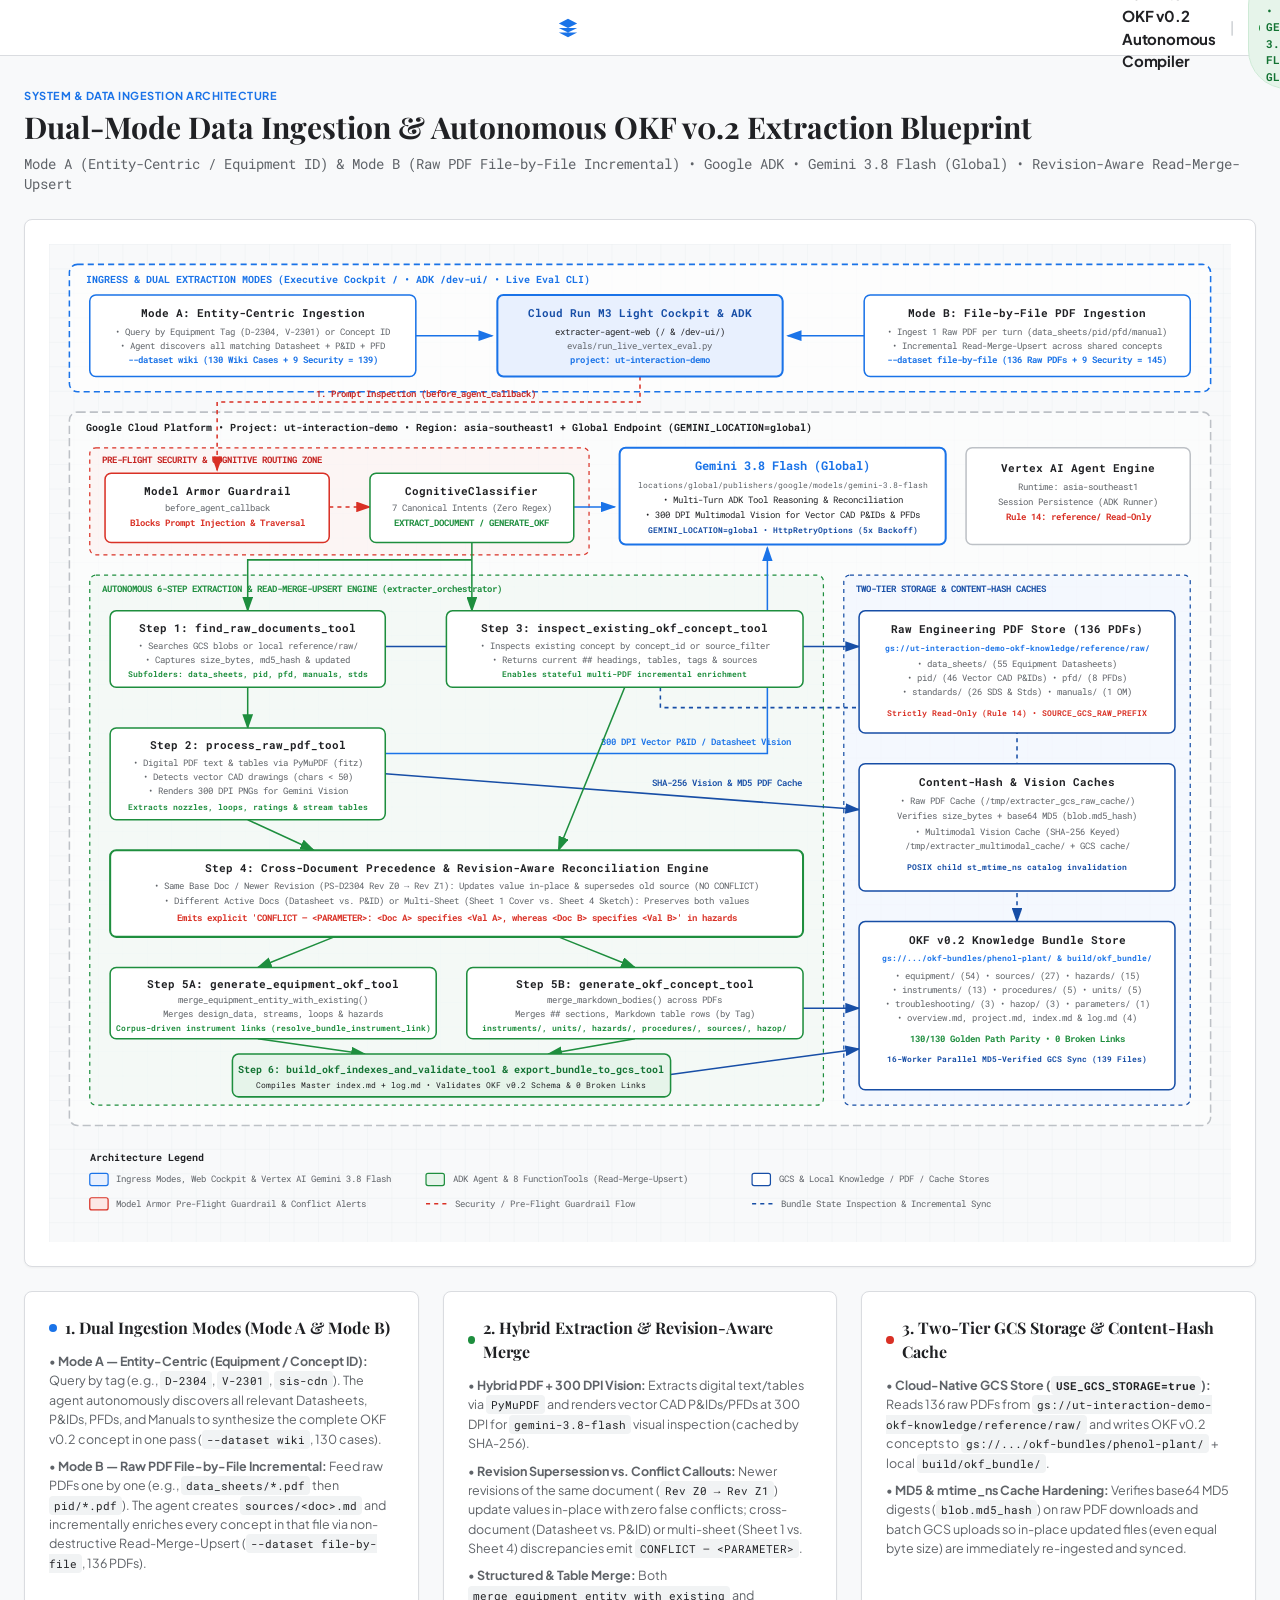
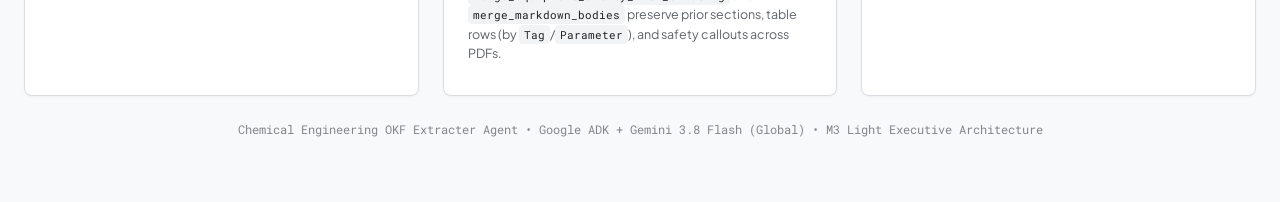
==== commit e854f829: "feat: deploy P&ID-to-OKF v0.2 Mining M3 Light Executive Cockpit, unified ADK web server, and 250-che" ====
--- a/docs/data-ingestion-architecture.html
+++ b/docs/data-ingestion-architecture.html
@@ -4,96 +4,156 @@
   <meta charset="UTF-8">
   <meta name="viewport" content="width=device-width, initial-scale=1.0">
   <title>OKF Extracter Agent — Dual-Mode Data Ingestion &amp; Extraction Architecture</title>
-  <link href="https://fonts.googleapis.com/css2?family=JetBrains+Mono:wght@400;500;600;700&display=swap" rel="stylesheet">
+  <link rel="preconnect" href="https://fonts.googleapis.com">
+  <link rel="preconnect" href="https://fonts.gstatic.com" crossorigin>
+  <link href="https://fonts.googleapis.com/css2?family=Playfair+Display:ital,wght@0,600;0,700;1,600&family=Plus+Jakarta+Sans:wght@400;500;600;700;800&family=Inter:wght@400;500;600;700&family=Roboto+Mono:ital,wght@0,400;0,500;0,600;0,700;1,400&display=swap" rel="stylesheet">
   <style>
-    * {
-      box-sizing: border-box;
-      margin: 0;
-      padding: 0;
-    }
+    :root {
+      --m3-canvas: #F8F9FA;
+      --m3-surface: #FFFFFF;
+      --m3-surface-subtle: #F1F3F4;
+      --m3-surface-variant: #E8EAED;
+      --m3-border: #DADCE0;
+      --m3-border-subtle: #ECEFF1;
+      --m3-border-strong: #BDC1C6;
+      --m3-primary: #1A73E8;
+      --m3-primary-hover: #1557B0;
+      --m3-primary-container: #E8F0FE;
+      --m3-on-primary-container: #174EA6;
+      --m3-critical: #D93025;
+      --m3-critical-container: #FCE8E6;
+      --m3-on-critical: #C5221F;
+      --m3-success: #1E8E3E;
+      --m3-success-container: #E6F4EA;
+      --m3-text-primary: #202124;
+      --m3-text-secondary: #5F6368;
+      --m3-text-tertiary: #80868B;
+      --font-serif: 'Playfair Display', Georgia, serif;
+      --font-sans: 'Plus Jakarta Sans', 'Inter', -apple-system, BlinkMacSystemFont, sans-serif;
+      --font-mono: 'Roboto Mono', monospace;
+      --shadow-xs: 0 1px 2px rgba(60,64,67,0.05);
+      --shadow-sm: 0 1px 3px rgba(60,64,67,0.08), 0 1px 2px rgba(60,64,67,0.04);
+      --radius-sm: 6px;
+      --radius-md: 8px;
+      --radius-lg: 12px;
+      --radius-full: 9999px;
+      --sp-1: 8px;
+      --sp-2: 16px;
+      --sp-3: 24px;
+      --sp-4: 32px;
+    }
+
+    * { box-sizing: border-box; margin: 0; padding: 0; }
 
     body {
-      background: #020617;
-      color: #fff;
-      font-family: 'JetBrains Mono', monospace;
+      background-color: var(--m3-canvas);
+      color: var(--m3-text-primary);
+      font-family: var(--font-sans);
+      line-height: 1.5;
       min-height: 100vh;
-      padding: 2rem;
-    }
+      -webkit-font-smoothing: antialiased;
+    }
+
+    header.app-header {
+      background-color: var(--m3-surface);
+      border-bottom: 1px solid var(--m3-border);
+      height: 56px;
+      padding: 0 28px;
+      display: flex;
+      align-items: center;
+      justify-content: space-between;
+      position: sticky;
+      top: 0;
+      z-index: 200;
+    }
+
+    .brand-cluster { display: flex; align-items: center; gap: 14px; }
+    .brand-logo-icon { width: 22px; height: 22px; color: var(--m3-primary); }
+    .brand-title { font-size: 15px; font-weight: 700; letter-spacing: -0.2px; }
+    .header-sep { color: var(--m3-border-strong); font-size: 14px; }
+    .header-sys-badge {
+      display: inline-flex; align-items: center; gap: 6px;
+      background: var(--m3-success-container); color: #137333; border: 1px solid #CEEAD6;
+      border-radius: var(--radius-full); padding: 3px 10px;
+      font-size: 11px; font-family: var(--font-mono); font-weight: 700; letter-spacing: 0.3px;
+    }
+    .sys-dot-live { width: 6px; height: 6px; border-radius: 50%; background: var(--m3-success); }
+
+    .btn {
+      display: inline-flex; align-items: center; justify-content: center; gap: 8px;
+      padding: 8px 16px; border-radius: var(--radius-sm);
+      font-family: var(--font-sans); font-size: 13px; font-weight: 600;
+      cursor: pointer; border: 1px solid var(--m3-border);
+      background: var(--m3-surface); color: var(--m3-text-primary);
+      transition: all 0.15s; text-decoration: none;
+    }
+    .btn:hover { background-color: var(--m3-surface-subtle); }
+    .btn-primary { background: var(--m3-primary); color: #fff; border-color: var(--m3-primary); }
+    .btn-primary:hover { background: var(--m3-primary-hover); }
 
     .container {
       margin: 0 auto;
       max-width: 1280px;
-    }
-
-    .header {
-      margin-bottom: 1.75rem;
-    }
-
-    .header-row {
-      align-items: center;
-      display: flex;
-      gap: 1rem;
-      margin-bottom: 0.5rem;
-    }
-
-    .pulse-dot {
-      animation: pulse 2s infinite;
-      background: #22d3ee;
-      border-radius: 50%;
-      height: 12px;
-      width: 12px;
-    }
-
-    @keyframes pulse {
-      0%, 100% { opacity: 1; }
-      50% { opacity: 0.45; }
+      padding: var(--sp-4) var(--sp-3) 64px var(--sp-3);
+    }
+
+    .eyebrow {
+      font-size: 11px; font-weight: 700; color: var(--m3-primary);
+      letter-spacing: 0.5px; text-transform: uppercase; margin-bottom: 4px;
     }
 
     h1 {
-      font-size: 1.45rem;
+      font-family: var(--font-serif);
+      font-size: 30px;
       font-weight: 700;
-      letter-spacing: -0.025em;
+      line-height: 1.25;
+      margin-bottom: 8px;
+      color: var(--m3-text-primary);
     }
 
     .subtitle {
-      color: #94a3b8;
-      font-size: 0.85rem;
-      margin-left: 1.75rem;
+      color: var(--m3-text-secondary);
+      font-size: 13.5px;
+      margin-bottom: var(--sp-3);
+      font-family: var(--font-mono);
     }
 
     .diagram-container {
-      background: rgba(15, 23, 42, 0.55);
-      border: 1px solid #1e293b;
-      border-radius: 1rem;
+      background: var(--m3-surface);
+      border: 1px solid var(--m3-border);
+      border-radius: var(--radius-md);
+      box-shadow: var(--shadow-xs);
       overflow-x: auto;
-      padding: 1.5rem;
+      padding: var(--sp-3);
     }
 
     svg {
       display: block;
       min-width: 1080px;
       width: 100%;
+      font-family: var(--font-mono);
     }
 
     .cards {
       display: grid;
-      gap: 1rem;
-      grid-template-columns: repeat(auto-fit, minmax(320px, 1fr));
-      margin-top: 1.75rem;
+      gap: var(--sp-3);
+      grid-template-columns: repeat(3, 1fr);
+      margin-top: var(--sp-3);
     }
 
     .card {
-      background: rgba(15, 23, 42, 0.55);
-      border: 1px solid #1e293b;
-      border-radius: 0.75rem;
-      padding: 1.25rem;
+      background: var(--m3-surface);
+      border: 1px solid var(--m3-border);
+      border-radius: var(--radius-md);
+      padding: var(--sp-3);
+      box-shadow: var(--shadow-xs);
     }
 
     .card-header {
       align-items: center;
       display: flex;
-      gap: 0.5rem;
-      margin-bottom: 0.75rem;
+      gap: 8px;
+      margin-bottom: 12px;
     }
 
     .card-dot {
@@ -102,366 +162,333 @@
       width: 8px;
     }
 
-    .card-dot.cyan { background: #22d3ee; }
-    .card-dot.emerald { background: #34d399; }
-    .card-dot.violet { background: #a78bfa; }
-    .card-dot.amber { background: #fbbf24; }
-    .card-dot.rose { background: #fb7185; }
+    .card-dot.blue { background: var(--m3-primary); }
+    .card-dot.green { background: var(--m3-success); }
+    .card-dot.red { background: var(--m3-critical); }
 
     .card h3 {
-      font-size: 0.875rem;
-      font-weight: 600;
+      font-family: var(--font-serif);
+      font-size: 16px;
+      font-weight: 700;
+      color: var(--m3-text-primary);
     }
 
     .card ul {
-      color: #94a3b8;
-      font-size: 0.75rem;
-      line-height: 1.45;
+      color: var(--m3-text-secondary);
+      font-size: 12.5px;
+      line-height: 1.55;
       list-style: none;
     }
 
-    .card li {
-      margin-bottom: 0.4rem;
+    .card li { margin-bottom: 8px; }
+    .card code {
+      font-family: var(--font-mono);
+      font-size: 11px;
+      background: var(--m3-surface-subtle);
+      padding: 2px 5px;
+      border-radius: 4px;
+      color: var(--m3-text-primary);
     }
 
     .footer {
-      color: #475569;
-      font-size: 0.75rem;
-      margin-top: 1.5rem;
+      color: var(--m3-text-tertiary);
+      font-size: 12px;
+      font-family: var(--font-mono);
+      margin-top: var(--sp-3);
       text-align: center;
+    }
+
+    @media (max-width: 960px) {
+      .cards { grid-template-columns: 1fr; }
     }
   </style>
 </head>
 <body>
+  <header class="app-header">
+    <div class="brand-cluster">
+      <svg class="brand-logo-icon" viewBox="0 0 24 24" fill="currentColor">
+        <path d="M12 2L2 7l10 5 10-5-10-5zM2 17l10 5 10-5M2 12l10 5 10-5"/>
+      </svg>
+      <span class="brand-title">P&amp;ID-to-OKF v0.2 Autonomous Compiler</span>
+      <span class="header-sep">|</span>
+      <div class="header-sys-badge"><span class="sys-dot-live"></span><span>SYS: ONLINE &bull; GEMINI 3.8 FLASH GLOBAL</span></div>
+    </div>
+    <div style="display:flex; gap:12px;">
+      <a class="btn" href="/">Back to Executive Cockpit</a>
+      <a class="btn btn-primary" href="/dev-ui/?app=extracter_agent">Open ADK Dev UI &rsaquo;</a>
+    </div>
+  </header>
+
   <div class="container">
-    <!-- Header -->
-    <div class="header">
-      <div class="header-row">
-        <div class="pulse-dot"></div>
-        <h1>Dual-Mode Data Ingestion &amp; Autonomous OKF v0.2 Extraction Architecture</h1>
-      </div>
-      <p class="subtitle">Mode A (Entity-Centric / Equipment ID) &amp; Mode B (Raw PDF File-by-File Incremental) • Google ADK • Gemini 3.8 Flash (Global) • Revision-Aware Read-Merge-Upsert</p>
-    </div>
-
-    <!-- Main SVG Diagram -->
+    <div class="eyebrow">System &amp; Data Ingestion Architecture</div>
+    <h1>Dual-Mode Data Ingestion &amp; Autonomous OKF v0.2 Extraction Blueprint</h1>
+    <p class="subtitle">Mode A (Entity-Centric / Equipment ID) &amp; Mode B (Raw PDF File-by-File Incremental) &bull; Google ADK &bull; Gemini 3.8 Flash (Global) &bull; Revision-Aware Read-Merge-Upsert</p>
+
     <div class="diagram-container">
-      <svg viewBox="0 0 1160 980">
+      <svg viewBox="0 0 1160 980" role="img" aria-label="Dual-mode data ingestion and OKF v0.2 extraction architecture">
         <defs>
-          <marker id="arrow-cyan" markerWidth="10" markerHeight="7" refX="9" refY="3.5" orient="auto">
-            <polygon points="0 0, 10 3.5, 0 7" fill="#22d3ee" />
+          <marker id="arrow-blue" markerWidth="10" markerHeight="7" refX="9" refY="3.5" orient="auto">
+            <polygon points="0 0, 10 3.5, 0 7" fill="#1A73E8" />
           </marker>
-          <marker id="arrow-emerald" markerWidth="10" markerHeight="7" refX="9" refY="3.5" orient="auto">
-            <polygon points="0 0, 10 3.5, 0 7" fill="#34d399" />
+          <marker id="arrow-green" markerWidth="10" markerHeight="7" refX="9" refY="3.5" orient="auto">
+            <polygon points="0 0, 10 3.5, 0 7" fill="#1E8E3E" />
           </marker>
-          <marker id="arrow-amber" markerWidth="10" markerHeight="7" refX="9" refY="3.5" orient="auto">
-            <polygon points="0 0, 10 3.5, 0 7" fill="#fbbf24" />
+          <marker id="arrow-navy" markerWidth="10" markerHeight="7" refX="9" refY="3.5" orient="auto">
+            <polygon points="0 0, 10 3.5, 0 7" fill="#174EA6" />
           </marker>
-          <marker id="arrow-violet" markerWidth="10" markerHeight="7" refX="9" refY="3.5" orient="auto">
-            <polygon points="0 0, 10 3.5, 0 7" fill="#a78bfa" />
+          <marker id="arrow-red" markerWidth="10" markerHeight="7" refX="9" refY="3.5" orient="auto">
+            <polygon points="0 0, 10 3.5, 0 7" fill="#D93025" />
           </marker>
-          <marker id="arrow-rose" markerWidth="10" markerHeight="7" refX="9" refY="3.5" orient="auto">
-            <polygon points="0 0, 10 3.5, 0 7" fill="#fb7185" />
-          </marker>
-          <pattern id="grid" width="40" height="40" patternUnits="userSpaceOnUse">
-            <path d="M 40 0 L 0 0 0 40" fill="none" stroke="#1e293b" stroke-width="0.5"/>
+          <pattern id="grid" width="24" height="24" patternUnits="userSpaceOnUse">
+            <path d="M 24 0 L 0 0 0 24" fill="none" stroke="#ECEFF1" stroke-width="1"/>
           </pattern>
         </defs>
 
         <!-- Background Grid -->
+        <rect width="100%" height="100%" fill="#F8F9FA" />
         <rect width="100%" height="100%" fill="url(#grid)" />
 
-        <!-- =================================================================
-             1. BOUNDARY BOXES (Rendered first, behind arrows and components)
-             ================================================================= -->
-        <!-- Top Ingestion Modes Boundary -->
-        <rect x="20" y="20" width="1120" height="125" rx="10" fill="rgba(8, 51, 68, 0.08)" stroke="#22d3ee" stroke-width="1" stroke-dasharray="6,4"/>
-        <text x="36" y="38" fill="#22d3ee" font-size="10" font-weight="600">INGRESS &amp; DUAL EXTRACTION MODES (Cloud Run ADK Web UI /dev-ui/ &amp; Live Eval CLI)</text>
-
-        <!-- GCP Region & Agent Platform Boundary -->
-        <rect x="20" y="165" width="1120" height="700" rx="12" fill="rgba(251, 191, 36, 0.03)" stroke="#fbbf24" stroke-width="1" stroke-dasharray="8,4"/>
-        <text x="36" y="184" fill="#fbbf24" font-size="10" font-weight="600">Google Cloud Platform • Region: asia-southeast1 (Agent Engine &amp; GCS) + Global Endpoint (GEMINI_LOCATION=global)</text>
-
-        <!-- Security Guardrail Boundary -->
-        <rect x="40" y="200" width="490" height="105" rx="8" fill="rgba(136, 19, 55, 0.06)" stroke="#fb7185" stroke-width="1" stroke-dasharray="4,4"/>
-        <text x="52" y="215" fill="#fb7185" font-size="8" font-weight="600">PRE-FLIGHT SECURITY &amp; COGNITIVE ROUTING ZONE</text>
-
-        <!-- Extraction & Synthesis Pipeline Boundary -->
-        <rect x="40" y="325" width="720" height="520" rx="8" fill="rgba(6, 78, 59, 0.06)" stroke="#34d399" stroke-width="1" stroke-dasharray="4,4"/>
-        <text x="52" y="342" fill="#34d399" font-size="9" font-weight="600">AUTONOMOUS 6-STEP EXTRACTION &amp; READ-MERGE-UPSERT ENGINE (extracter_orchestrator)</text>
-
-        <!-- Storage & Cache Boundary -->
-        <rect x="780" y="325" width="340" height="520" rx="8" fill="rgba(76, 29, 149, 0.06)" stroke="#a78bfa" stroke-width="1" stroke-dasharray="4,4"/>
-        <text x="792" y="342" fill="#a78bfa" font-size="9" font-weight="600">TWO-TIER STORAGE &amp; CONTENT-HASH CACHES</text>
-
-        <!-- =================================================================
-             2. CONNECTION ARROWS (Z-Order: behind component boxes)
-             ================================================================= -->
-        <!-- Mode A & Mode B -> Cloud Run / Ingress Router -->
-        <line x1="360" y1="90" x2="435" y2="90" stroke="#22d3ee" stroke-width="1.5" marker-end="url(#arrow-cyan)"/>
-        <line x1="800" y1="90" x2="725" y2="90" stroke="#22d3ee" stroke-width="1.5" marker-end="url(#arrow-cyan)"/>
-
-        <!-- Ingress Router -> Model Armor Guardrail -->
-        <path d="M 580 130 L 580 155 L 165 155 L 165 222" fill="none" stroke="#fb7185" stroke-width="1.5" stroke-dasharray="4,4" marker-end="url(#arrow-rose)"/>
-        <text x="370" y="150" fill="#fb7185" font-size="8" text-anchor="middle">1. Prompt Inspection (before_agent_callback)</text>
-
-        <!-- Guardrail -> Cognitive Classifier -->
-        <line x1="275" y1="258" x2="315" y2="258" stroke="#fb7185" stroke-width="1.5" stroke-dasharray="4,4" marker-end="url(#arrow-rose)"/>
-
-        <!-- Cognitive Classifier -> Gemini 3.8 Flash Global -->
-        <line x1="515" y1="258" x2="555" y2="258" stroke="#fbbf24" stroke-width="1.5" marker-end="url(#arrow-amber)"/>
-
-        <!-- Cognitive Classifier -> Step 1 & Step 3 -->
-        <path d="M 415 292 L 415 360" fill="none" stroke="#34d399" stroke-width="1.5" marker-end="url(#arrow-emerald)"/>
-        <path d="M 415 310 L 195 310 L 195 360" fill="none" stroke="#34d399" stroke-width="1.5" marker-end="url(#arrow-emerald)"/>
-
-        <!-- Step 1 (find_raw_documents_tool) <-> Raw PDF Store -->
-        <path d="M 330 395 L 795 395" fill="none" stroke="#a78bfa" stroke-width="1.5" marker-end="url(#arrow-violet)"/>
-        <text x="650" y="388" fill="#a78bfa" font-size="8" text-anchor="middle">List Blobs &amp; MD5 Digest</text>
-
-        <!-- Step 1 -> Step 2 (process_raw_pdf_tool) -->
-        <line x1="195" y1="435" x2="195" y2="475" stroke="#34d399" stroke-width="1.5" marker-end="url(#arrow-emerald)"/>
-
-        <!-- Step 3 (inspect_existing_okf_concept_tool) <-> Output Bundle -->
-        <path d="M 600 435 L 600 455 L 950 455 L 950 695" fill="none" stroke="#a78bfa" stroke-width="1.5" stroke-dasharray="4,4" marker-end="url(#arrow-violet)"/>
-
-        <!-- Step 2 (process_raw_pdf_tool) <-> Two-Tier Cache -->
-        <line x1="330" y1="520" x2="795" y2="555" stroke="#a78bfa" stroke-width="1.5" marker-end="url(#arrow-violet)"/>
-        <text x="665" y="532" fill="#a78bfa" font-size="8" text-anchor="middle">SHA-256 Vision &amp; MD5 PDF Cache</text>
-
-        <!-- Step 2 -> Gemini 3.8 Flash Global (300 DPI Multimodal Vision) -->
-        <path d="M 330 500 L 705 500 L 705 298" fill="none" stroke="#fbbf24" stroke-width="1.5" marker-end="url(#arrow-amber)"/>
-        <text x="635" y="492" fill="#fbbf24" font-size="8" text-anchor="middle">300 DPI Vector P&amp;ID / Datasheet Vision</text>
-
-        <!-- Step 2 & Step 3 -> Step 4 Reconciliation Engine -->
-        <line x1="195" y1="565" x2="260" y2="600" stroke="#34d399" stroke-width="1.5" marker-end="url(#arrow-emerald)"/>
-        <line x1="565" y1="435" x2="500" y2="600" stroke="#34d399" stroke-width="1.5" marker-end="url(#arrow-emerald)"/>
-
-        <!-- Step 4 Reconciliation -> Step 5A (Equipment) & Step 5B (Concept/Table) -->
-        <line x1="280" y1="680" x2="205" y2="715" stroke="#34d399" stroke-width="1.5" marker-end="url(#arrow-emerald)"/>
-        <line x1="500" y1="680" x2="575" y2="715" stroke="#34d399" stroke-width="1.5" marker-end="url(#arrow-emerald)"/>
-
-        <!-- Step 5A & Step 5B -> Step 6 Indexer & Validator -->
-        <line x1="205" y1="780" x2="310" y2="798" stroke="#34d399" stroke-width="1.5" marker-end="url(#arrow-emerald)"/>
-        <line x1="575" y1="780" x2="490" y2="798" stroke="#34d399" stroke-width="1.5" marker-end="url(#arrow-emerald)"/>
-
-        <!-- Step 5B & Step 6 -> Output OKF Bundle (GCS + Local) -->
-        <line x1="730" y1="750" x2="795" y2="750" stroke="#a78bfa" stroke-width="1.5" marker-end="url(#arrow-violet)"/>
-        <line x1="600" y1="815" x2="795" y2="790" stroke="#a78bfa" stroke-width="1.5" marker-end="url(#arrow-violet)"/>
-
-        <!-- =================================================================
-             3. COMPONENT BOXES (Double-Rect Masked)
-             ================================================================= -->
-
-        <!-- Mode A Box (Left) -->
-        <rect x="40" y="50" width="320" height="80" rx="6" fill="#0f172a" />
-        <rect x="40" y="50" width="320" height="80" rx="6" fill="rgba(8, 51, 68, 0.4)" stroke="#22d3ee" stroke-width="1.5"/>
-        <text x="200" y="72" fill="white" font-size="11" font-weight="600" text-anchor="middle">Mode A: Entity-Centric Ingestion</text>
-        <text x="200" y="89" fill="#94a3b8" font-size="8" text-anchor="middle">• Query by Equipment Tag (D-2304, V-2301) or Concept ID</text>
-        <text x="200" y="103" fill="#94a3b8" font-size="8" text-anchor="middle">• Agent discovers all matching Datasheet + P&amp;ID + PFD</text>
-        <text x="200" y="117" fill="#22d3ee" font-size="8" text-anchor="middle">--dataset wiki (130 Wiki Cases + 9 Security = 139)</text>
-
-        <!-- Ingress Router: Cloud Run Web UI & CLI (Center) -->
-        <rect x="440" y="50" width="280" height="80" rx="6" fill="#0f172a" />
-        <rect x="440" y="50" width="280" height="80" rx="6" fill="rgba(8, 51, 68, 0.4)" stroke="#22d3ee" stroke-width="1.5"/>
-        <text x="580" y="72" fill="white" font-size="11" font-weight="600" text-anchor="middle">Cloud Run ADK Web UI &amp; CLI</text>
-        <text x="580" y="89" fill="#94a3b8" font-size="8" text-anchor="middle">extracter-agent-web (/dev-ui/)</text>
-        <text x="580" y="103" fill="#94a3b8" font-size="8" text-anchor="middle">evals/run_live_vertex_eval.py</text>
-        <text x="580" y="117" fill="#22d3ee" font-size="8" text-anchor="middle">agentengine://8210246838649880576</text>
-
-        <!-- Mode B Box (Right) -->
-        <rect x="800" y="50" width="320" height="80" rx="6" fill="#0f172a" />
-        <rect x="800" y="50" width="320" height="80" rx="6" fill="rgba(8, 51, 68, 0.4)" stroke="#22d3ee" stroke-width="1.5"/>
-        <text x="960" y="72" fill="white" font-size="11" font-weight="600" text-anchor="middle">Mode B: File-by-File PDF Ingestion</text>
-        <text x="960" y="89" fill="#94a3b8" font-size="8" text-anchor="middle">• Ingest 1 Raw PDF per turn (data_sheets/pid/pfd/manual)</text>
-        <text x="960" y="103" fill="#94a3b8" font-size="8" text-anchor="middle">• Incremental Read-Merge-Upsert across shared concepts</text>
-        <text x="960" y="117" fill="#22d3ee" font-size="8" text-anchor="middle">--dataset file-by-file (136 Raw PDFs + 9 Security = 145)</text>
+        <!-- 1. BOUNDARY BOXES -->
+        <rect x="20" y="20" width="1120" height="125" rx="8" fill="#FFFFFF" fill-opacity="0.7" stroke="#1A73E8" stroke-width="1.5" stroke-dasharray="6,4"/>
+        <text x="36" y="38" fill="#1A73E8" font-size="10" font-weight="700">INGRESS &amp; DUAL EXTRACTION MODES (Executive Cockpit / &bull; ADK /dev-ui/ &bull; Live Eval CLI)</text>
+
+        <rect x="20" y="165" width="1120" height="700" rx="8" fill="#FFFFFF" fill-opacity="0.55" stroke="#BDC1C6" stroke-width="1.5" stroke-dasharray="8,4"/>
+        <text x="36" y="184" fill="#202124" font-size="10" font-weight="700">Google Cloud Platform &bull; Project: ut-interaction-demo &bull; Region: asia-southeast1 + Global Endpoint (GEMINI_LOCATION=global)</text>
+
+        <rect x="40" y="200" width="490" height="105" rx="6" fill="#FCE8E6" fill-opacity="0.35" stroke="#D93025" stroke-width="1.2" stroke-dasharray="4,4"/>
+        <text x="52" y="215" fill="#C5221F" font-size="8.5" font-weight="700">PRE-FLIGHT SECURITY &amp; COGNITIVE ROUTING ZONE</text>
+
+        <rect x="40" y="325" width="720" height="520" rx="6" fill="#E6F4EA" fill-opacity="0.35" stroke="#1E8E3E" stroke-width="1.2" stroke-dasharray="4,4"/>
+        <text x="52" y="342" fill="#1E8E3E" font-size="9" font-weight="700">AUTONOMOUS 6-STEP EXTRACTION &amp; READ-MERGE-UPSERT ENGINE (extracter_orchestrator)</text>
+
+        <rect x="780" y="325" width="340" height="520" rx="6" fill="#E8F0FE" fill-opacity="0.4" stroke="#174EA6" stroke-width="1.2" stroke-dasharray="4,4"/>
+        <text x="792" y="342" fill="#174EA6" font-size="9" font-weight="700">TWO-TIER STORAGE &amp; CONTENT-HASH CACHES</text>
+
+        <!-- 2. CONNECTION ARROWS -->
+        <line x1="360" y1="90" x2="435" y2="90" stroke="#1A73E8" stroke-width="1.5" marker-end="url(#arrow-blue)"/>
+        <line x1="800" y1="90" x2="725" y2="90" stroke="#1A73E8" stroke-width="1.5" marker-end="url(#arrow-blue)"/>
+
+        <path d="M 580 130 L 580 155 L 165 155 L 165 222" fill="none" stroke="#D93025" stroke-width="1.5" stroke-dasharray="4,4" marker-end="url(#arrow-red)"/>
+        <text x="370" y="150" fill="#C5221F" font-size="8.5" font-weight="600" text-anchor="middle">1. Prompt Inspection (before_agent_callback)</text>
+
+        <line x1="275" y1="258" x2="315" y2="258" stroke="#D93025" stroke-width="1.5" stroke-dasharray="4,4" marker-end="url(#arrow-red)"/>
+        <line x1="515" y1="258" x2="555" y2="258" stroke="#1A73E8" stroke-width="1.5" marker-end="url(#arrow-blue)"/>
+
+        <path d="M 415 292 L 415 360" fill="none" stroke="#1E8E3E" stroke-width="1.5" marker-end="url(#arrow-green)"/>
+        <path d="M 415 310 L 195 310 L 195 360" fill="none" stroke="#1E8E3E" stroke-width="1.5" marker-end="url(#arrow-green)"/>
+
+        <path d="M 330 395 L 795 395" fill="none" stroke="#174EA6" stroke-width="1.5" marker-end="url(#arrow-navy)"/>
+        <text x="650" y="388" fill="#174EA6" font-size="8.5" font-weight="600" text-anchor="middle">List Blobs &amp; MD5 Digest</text>
+
+        <line x1="195" y1="435" x2="195" y2="475" stroke="#1E8E3E" stroke-width="1.5" marker-end="url(#arrow-green)"/>
+
+        <path d="M 600 435 L 600 455 L 950 455 L 950 665" fill="none" stroke="#174EA6" stroke-width="1.5" stroke-dasharray="4,4" marker-end="url(#arrow-navy)"/>
+
+        <line x1="330" y1="520" x2="795" y2="555" stroke="#174EA6" stroke-width="1.5" marker-end="url(#arrow-navy)"/>
+        <text x="665" y="532" fill="#174EA6" font-size="8.5" font-weight="600" text-anchor="middle">SHA-256 Vision &amp; MD5 PDF Cache</text>
+
+        <path d="M 330 500 L 705 500 L 705 298" fill="none" stroke="#1A73E8" stroke-width="1.5" marker-end="url(#arrow-blue)"/>
+        <text x="635" y="492" fill="#1A73E8" font-size="8.5" font-weight="600" text-anchor="middle">300 DPI Vector P&amp;ID / Datasheet Vision</text>
+
+        <line x1="195" y1="565" x2="260" y2="595" stroke="#1E8E3E" stroke-width="1.5" marker-end="url(#arrow-green)"/>
+        <line x1="565" y1="435" x2="500" y2="595" stroke="#1E8E3E" stroke-width="1.5" marker-end="url(#arrow-green)"/>
+
+        <line x1="280" y1="680" x2="205" y2="710" stroke="#1E8E3E" stroke-width="1.5" marker-end="url(#arrow-green)"/>
+        <line x1="500" y1="680" x2="575" y2="710" stroke="#1E8E3E" stroke-width="1.5" marker-end="url(#arrow-green)"/>
+
+        <line x1="205" y1="780" x2="310" y2="795" stroke="#1E8E3E" stroke-width="1.5" marker-end="url(#arrow-green)"/>
+        <line x1="575" y1="780" x2="490" y2="795" stroke="#1E8E3E" stroke-width="1.5" marker-end="url(#arrow-green)"/>
+
+        <line x1="740" y1="750" x2="795" y2="750" stroke="#174EA6" stroke-width="1.5" marker-end="url(#arrow-navy)"/>
+        <line x1="610" y1="815" x2="795" y2="790" stroke="#174EA6" stroke-width="1.5" marker-end="url(#arrow-navy)"/>
+
+        <!-- 3. COMPONENT BOXES -->
+        <!-- Mode A Box -->
+        <rect x="40" y="50" width="320" height="80" rx="6" fill="#FFFFFF" stroke="#1A73E8" stroke-width="1.5"/>
+        <text x="200" y="72" fill="#202124" font-size="11" font-weight="700" text-anchor="middle">Mode A: Entity-Centric Ingestion</text>
+        <text x="200" y="89" fill="#5F6368" font-size="8.5" text-anchor="middle">&bull; Query by Equipment Tag (D-2304, V-2301) or Concept ID</text>
+        <text x="200" y="103" fill="#5F6368" font-size="8.5" text-anchor="middle">&bull; Agent discovers all matching Datasheet + P&amp;ID + PFD</text>
+        <text x="200" y="117" fill="#1A73E8" font-size="8.5" font-weight="700" text-anchor="middle">--dataset wiki (130 Wiki Cases + 9 Security = 139)</text>
+
+        <!-- Ingress Router -->
+        <rect x="440" y="50" width="280" height="80" rx="6" fill="#E8F0FE" stroke="#1A73E8" stroke-width="2"/>
+        <text x="580" y="72" fill="#174EA6" font-size="11" font-weight="700" text-anchor="middle">Cloud Run M3 Light Cockpit &amp; ADK</text>
+        <text x="580" y="89" fill="#202124" font-size="8.5" text-anchor="middle">extracter-agent-web (/ &amp; /dev-ui/)</text>
+        <text x="580" y="103" fill="#5F6368" font-size="8.5" text-anchor="middle">evals/run_live_vertex_eval.py</text>
+        <text x="580" y="117" fill="#1A73E8" font-size="8.5" font-weight="700" text-anchor="middle">project: ut-interaction-demo</text>
+
+        <!-- Mode B Box -->
+        <rect x="800" y="50" width="320" height="80" rx="6" fill="#FFFFFF" stroke="#1A73E8" stroke-width="1.5"/>
+        <text x="960" y="72" fill="#202124" font-size="11" font-weight="700" text-anchor="middle">Mode B: File-by-File PDF Ingestion</text>
+        <text x="960" y="89" fill="#5F6368" font-size="8.5" text-anchor="middle">&bull; Ingest 1 Raw PDF per turn (data_sheets/pid/pfd/manual)</text>
+        <text x="960" y="103" fill="#5F6368" font-size="8.5" text-anchor="middle">&bull; Incremental Read-Merge-Upsert across shared concepts</text>
+        <text x="960" y="117" fill="#1A73E8" font-size="8.5" font-weight="700" text-anchor="middle">--dataset file-by-file (136 Raw PDFs + 9 Security = 145)</text>
 
         <!-- Security Guardrail Box -->
-        <rect x="55" y="225" width="220" height="68" rx="6" fill="#0f172a" />
-        <rect x="55" y="225" width="220" height="68" rx="6" fill="rgba(136, 19, 55, 0.4)" stroke="#fb7185" stroke-width="1.5"/>
-        <text x="165" y="246" fill="white" font-size="11" font-weight="600" text-anchor="middle">Model Armor Guardrail</text>
-        <text x="165" y="262" fill="#94a3b8" font-size="8" text-anchor="middle">before_agent_callback</text>
-        <text x="165" y="277" fill="#fb7185" font-size="8" text-anchor="middle">Blocks Prompt Injection &amp; Path Traversal</text>
+        <rect x="55" y="225" width="220" height="68" rx="6" fill="#FFFFFF" stroke="#D93025" stroke-width="1.5"/>
+        <text x="165" y="246" fill="#202124" font-size="11" font-weight="700" text-anchor="middle">Model Armor Guardrail</text>
+        <text x="165" y="262" fill="#5F6368" font-size="8.5" text-anchor="middle">before_agent_callback</text>
+        <text x="165" y="277" fill="#D93025" font-size="8.5" font-weight="700" text-anchor="middle">Blocks Prompt Injection &amp; Traversal</text>
 
         <!-- Cognitive Classifier Box -->
-        <rect x="315" y="225" width="200" height="68" rx="6" fill="#0f172a" />
-        <rect x="315" y="225" width="200" height="68" rx="6" fill="rgba(6, 78, 59, 0.4)" stroke="#34d399" stroke-width="1.5"/>
-        <text x="415" y="246" fill="white" font-size="11" font-weight="600" text-anchor="middle">CognitiveClassifier</text>
-        <text x="415" y="262" fill="#94a3b8" font-size="8" text-anchor="middle">7 Canonical Intents (Zero Regex)</text>
-        <text x="415" y="277" fill="#34d399" font-size="8" text-anchor="middle">EXTRACT_DOCUMENT / GENERATE_OKF</text>
+        <rect x="315" y="225" width="200" height="68" rx="6" fill="#FFFFFF" stroke="#1E8E3E" stroke-width="1.5"/>
+        <text x="415" y="246" fill="#202124" font-size="11" font-weight="700" text-anchor="middle">CognitiveClassifier</text>
+        <text x="415" y="262" fill="#5F6368" font-size="8.5" text-anchor="middle">7 Canonical Intents (Zero Regex)</text>
+        <text x="415" y="277" fill="#1E8E3E" font-size="8.5" font-weight="700" text-anchor="middle">EXTRACT_DOCUMENT / GENERATE_OKF</text>
 
         <!-- Gemini 3.8 Flash Global Box -->
-        <rect x="560" y="200" width="320" height="95" rx="6" fill="#0f172a" />
-        <rect x="560" y="200" width="320" height="95" rx="6" fill="rgba(120, 53, 15, 0.3)" stroke="#fbbf24" stroke-width="1.5"/>
-        <text x="720" y="222" fill="white" font-size="12" font-weight="600" text-anchor="middle">Gemini 3.8 Flash (Global)</text>
-        <text x="720" y="239" fill="#94a3b8" font-size="8" text-anchor="middle">locations/global/publishers/google/models/gemini-3.8-flash</text>
-        <text x="720" y="254" fill="#94a3b8" font-size="8" text-anchor="middle">• Multi-Turn ADK Tool Reasoning &amp; Reconciliation</text>
-        <text x="720" y="269" fill="#94a3b8" font-size="8" text-anchor="middle">• 300 DPI Multimodal Vision for Vector CAD P&amp;IDs &amp; PFDs</text>
-        <text x="720" y="284" fill="#fbbf24" font-size="8" text-anchor="middle">GEMINI_LOCATION=global • HttpRetryOptions (5x Backoff)</text>
+        <rect x="560" y="200" width="320" height="95" rx="6" fill="#FFFFFF" stroke="#1A73E8" stroke-width="2"/>
+        <text x="720" y="222" fill="#1A73E8" font-size="12" font-weight="700" text-anchor="middle">Gemini 3.8 Flash (Global)</text>
+        <text x="720" y="239" fill="#5F6368" font-size="8" text-anchor="middle">locations/global/publishers/google/models/gemini-3.8-flash</text>
+        <text x="720" y="254" fill="#202124" font-size="8.5" text-anchor="middle">&bull; Multi-Turn ADK Tool Reasoning &amp; Reconciliation</text>
+        <text x="720" y="269" fill="#202124" font-size="8.5" text-anchor="middle">&bull; 300 DPI Multimodal Vision for Vector CAD P&amp;IDs &amp; PFDs</text>
+        <text x="720" y="284" fill="#174EA6" font-size="8" font-weight="700" text-anchor="middle">GEMINI_LOCATION=global &bull; HttpRetryOptions (5x Backoff)</text>
 
         <!-- Vertex AI Session Service Box -->
-        <rect x="900" y="200" width="220" height="95" rx="6" fill="#0f172a" />
-        <rect x="900" y="200" width="220" height="95" rx="6" fill="rgba(120, 53, 15, 0.3)" stroke="#fbbf24" stroke-width="1.5"/>
-        <text x="1010" y="224" fill="white" font-size="11" font-weight="600" text-anchor="middle">Vertex AI Agent Engine</text>
-        <text x="1010" y="241" fill="#94a3b8" font-size="8" text-anchor="middle">Runtime: asia-southeast1</text>
-        <text x="1010" y="256" fill="#94a3b8" font-size="8" text-anchor="middle">Session Persistence (agentengine://)</text>
-        <text x="1010" y="271" fill="#fbbf24" font-size="8" text-anchor="middle">Rule 14: reference/ Read-Only</text>
+        <rect x="900" y="200" width="220" height="95" rx="6" fill="#FFFFFF" stroke="#BDC1C6" stroke-width="1.5"/>
+        <text x="1010" y="224" fill="#202124" font-size="11" font-weight="700" text-anchor="middle">Vertex AI Agent Engine</text>
+        <text x="1010" y="241" fill="#5F6368" font-size="8.5" text-anchor="middle">Runtime: asia-southeast1</text>
+        <text x="1010" y="256" fill="#5F6368" font-size="8.5" text-anchor="middle">Session Persistence (ADK Runner)</text>
+        <text x="1010" y="271" fill="#D93025" font-size="8.5" font-weight="700" text-anchor="middle">Rule 14: reference/ Read-Only</text>
 
         <!-- Step 1: find_raw_documents_tool -->
-        <rect x="60" y="360" width="270" height="75" rx="6" fill="#0f172a" />
-        <rect x="60" y="360" width="270" height="75" rx="6" fill="rgba(6, 78, 59, 0.4)" stroke="#34d399" stroke-width="1.5"/>
-        <text x="195" y="381" fill="white" font-size="11" font-weight="600" text-anchor="middle">Step 1: find_raw_documents_tool</text>
-        <text x="195" y="397" fill="#94a3b8" font-size="8" text-anchor="middle">• Searches GCS blobs or local reference/raw/</text>
-        <text x="195" y="411" fill="#94a3b8" font-size="8" text-anchor="middle">• Captures size_bytes, md5_hash &amp; updated</text>
-        <text x="195" y="425" fill="#34d399" font-size="8" text-anchor="middle">Subfolders: data_sheets, pid, pfd, manuals, stds</text>
+        <rect x="60" y="360" width="270" height="75" rx="6" fill="#FFFFFF" stroke="#1E8E3E" stroke-width="1.5"/>
+        <text x="195" y="381" fill="#202124" font-size="11" font-weight="700" text-anchor="middle">Step 1: find_raw_documents_tool</text>
+        <text x="195" y="397" fill="#5F6368" font-size="8.5" text-anchor="middle">&bull; Searches GCS blobs or local reference/raw/</text>
+        <text x="195" y="411" fill="#5F6368" font-size="8.5" text-anchor="middle">&bull; Captures size_bytes, md5_hash &amp; updated</text>
+        <text x="195" y="425" fill="#1E8E3E" font-size="8" font-weight="700" text-anchor="middle">Subfolders: data_sheets, pid, pfd, manuals, stds</text>
 
         <!-- Step 3: inspect_existing_okf_concept_tool -->
-        <rect x="390" y="360" width="350" height="75" rx="6" fill="#0f172a" />
-        <rect x="390" y="360" width="350" height="75" rx="6" fill="rgba(6, 78, 59, 0.4)" stroke="#34d399" stroke-width="1.5"/>
-        <text x="565" y="381" fill="white" font-size="11" font-weight="600" text-anchor="middle">Step 3: inspect_existing_okf_concept_tool</text>
-        <text x="565" y="397" fill="#94a3b8" font-size="8" text-anchor="middle">• Inspects existing concept by concept_id or source_filter</text>
-        <text x="565" y="411" fill="#94a3b8" font-size="8" text-anchor="middle">• Returns current ## headings, tables, tags &amp; sources</text>
-        <text x="565" y="425" fill="#34d399" font-size="8" text-anchor="middle">Enables stateful multi-PDF incremental enrichment</text>
+        <rect x="390" y="360" width="350" height="75" rx="6" fill="#FFFFFF" stroke="#1E8E3E" stroke-width="1.5"/>
+        <text x="565" y="381" fill="#202124" font-size="11" font-weight="700" text-anchor="middle">Step 3: inspect_existing_okf_concept_tool</text>
+        <text x="565" y="397" fill="#5F6368" font-size="8.5" text-anchor="middle">&bull; Inspects existing concept by concept_id or source_filter</text>
+        <text x="565" y="411" fill="#5F6368" font-size="8.5" text-anchor="middle">&bull; Returns current ## headings, tables, tags &amp; sources</text>
+        <text x="565" y="425" fill="#1E8E3E" font-size="8" font-weight="700" text-anchor="middle">Enables stateful multi-PDF incremental enrichment</text>
 
         <!-- Step 2: process_raw_pdf_tool -->
-        <rect x="60" y="475" width="270" height="90" rx="6" fill="#0f172a" />
-        <rect x="60" y="475" width="270" height="90" rx="6" fill="rgba(6, 78, 59, 0.4)" stroke="#34d399" stroke-width="1.5"/>
-        <text x="195" y="496" fill="white" font-size="11" font-weight="600" text-anchor="middle">Step 2: process_raw_pdf_tool</text>
-        <text x="195" y="512" fill="#94a3b8" font-size="8" text-anchor="middle">• Digital PDF text &amp; tables via PyMuPDF (fitz)</text>
-        <text x="195" y="526" fill="#94a3b8" font-size="8" text-anchor="middle">• Detects vector CAD drawings (chars &lt; 50)</text>
-        <text x="195" y="540" fill="#94a3b8" font-size="8" text-anchor="middle">• Renders 300 DPI PNGs for Gemini Vision</text>
-        <text x="195" y="555" fill="#34d399" font-size="8" text-anchor="middle">Extracts nozzles, loops, ratings &amp; stream tables</text>
+        <rect x="60" y="475" width="270" height="90" rx="6" fill="#FFFFFF" stroke="#1E8E3E" stroke-width="1.5"/>
+        <text x="195" y="496" fill="#202124" font-size="11" font-weight="700" text-anchor="middle">Step 2: process_raw_pdf_tool</text>
+        <text x="195" y="512" fill="#5F6368" font-size="8.5" text-anchor="middle">&bull; Digital PDF text &amp; tables via PyMuPDF (fitz)</text>
+        <text x="195" y="526" fill="#5F6368" font-size="8.5" text-anchor="middle">&bull; Detects vector CAD drawings (chars &lt; 50)</text>
+        <text x="195" y="540" fill="#5F6368" font-size="8.5" text-anchor="middle">&bull; Renders 300 DPI PNGs for Gemini Vision</text>
+        <text x="195" y="555" fill="#1E8E3E" font-size="8" font-weight="700" text-anchor="middle">Extracts nozzles, loops, ratings &amp; stream tables</text>
 
         <!-- Step 4: Revision-Aware Reconciliation & Precedence Engine -->
-        <rect x="60" y="595" width="680" height="85" rx="6" fill="#0f172a" />
-        <rect x="60" y="595" width="680" height="85" rx="6" fill="rgba(6, 78, 59, 0.4)" stroke="#34d399" stroke-width="1.5"/>
-        <text x="400" y="616" fill="white" font-size="11" font-weight="600" text-anchor="middle">Step 4: Cross-Document Precedence &amp; Revision-Aware Reconciliation Engine</text>
-        <text x="400" y="633" fill="#94a3b8" font-size="8" text-anchor="middle">• Same Base Doc / Newer Revision (PS-D2304 Rev Z0 → Rev Z1): Updates value in-place &amp; supersedes old source (NO CONFLICT)</text>
-        <text x="400" y="648" fill="#94a3b8" font-size="8" text-anchor="middle">• Different Active Docs (Datasheet vs. P&amp;ID) or Multi-Sheet (Sheet 1 Cover vs. Sheet 4 Sketch): Preserves both values</text>
-        <text x="400" y="664" fill="#fbbf24" font-size="8" text-anchor="middle">⚠️ Emits explicit '⚠️ CONFLICT — &lt;PARAMETER&gt;: &lt;Doc A&gt; specifies &lt;Val A&gt;, whereas &lt;Doc B&gt; specifies &lt;Val B&gt;' in hazards</text>
+        <rect x="60" y="595" width="680" height="85" rx="6" fill="#FFFFFF" stroke="#1E8E3E" stroke-width="2"/>
+        <text x="400" y="616" fill="#202124" font-size="11" font-weight="700" text-anchor="middle">Step 4: Cross-Document Precedence &amp; Revision-Aware Reconciliation Engine</text>
+        <text x="400" y="633" fill="#5F6368" font-size="8.5" text-anchor="middle">&bull; Same Base Doc / Newer Revision (PS-D2304 Rev Z0 &rarr; Rev Z1): Updates value in-place &amp; supersedes old source (NO CONFLICT)</text>
+        <text x="400" y="648" fill="#5F6368" font-size="8.5" text-anchor="middle">&bull; Different Active Docs (Datasheet vs. P&amp;ID) or Multi-Sheet (Sheet 1 Cover vs. Sheet 4 Sketch): Preserves both values</text>
+        <text x="400" y="664" fill="#D93025" font-size="8.5" font-weight="700" text-anchor="middle">Emits explicit 'CONFLICT &mdash; &lt;PARAMETER&gt;: &lt;Doc A&gt; specifies &lt;Val A&gt;, whereas &lt;Doc B&gt; specifies &lt;Val B&gt;' in hazards</text>
 
         <!-- Step 5A: generate_equipment_okf_tool -->
-        <rect x="60" y="710" width="320" height="70" rx="6" fill="#0f172a" />
-        <rect x="60" y="710" width="320" height="70" rx="6" fill="rgba(6, 78, 59, 0.4)" stroke="#34d399" stroke-width="1.5"/>
-        <text x="220" y="730" fill="white" font-size="10" font-weight="600" text-anchor="middle">Step 5A: generate_equipment_okf_tool</text>
-        <text x="220" y="745" fill="#94a3b8" font-size="8" text-anchor="middle">merge_equipment_entity_with_existing()</text>
-        <text x="220" y="759" fill="#94a3b8" font-size="8" text-anchor="middle">Merges design_data, streams, loops &amp; hazards</text>
-        <text x="220" y="772" fill="#34d399" font-size="7" text-anchor="middle">Corpus-driven instrument links (resolve_bundle_instrument_link)</text>
+        <rect x="60" y="710" width="320" height="70" rx="6" fill="#FFFFFF" stroke="#1E8E3E" stroke-width="1.5"/>
+        <text x="220" y="730" fill="#202124" font-size="10.5" font-weight="700" text-anchor="middle">Step 5A: generate_equipment_okf_tool</text>
+        <text x="220" y="745" fill="#5F6368" font-size="8.5" text-anchor="middle">merge_equipment_entity_with_existing()</text>
+        <text x="220" y="759" fill="#5F6368" font-size="8.5" text-anchor="middle">Merges design_data, streams, loops &amp; hazards</text>
+        <text x="220" y="772" fill="#1E8E3E" font-size="7.5" font-weight="700" text-anchor="middle">Corpus-driven instrument links (resolve_bundle_instrument_link)</text>
 
         <!-- Step 5B: generate_okf_concept_tool -->
-        <rect x="410" y="710" width="330" height="70" rx="6" fill="#0f172a" />
-        <rect x="410" y="710" width="330" height="70" rx="6" fill="rgba(6, 78, 59, 0.4)" stroke="#34d399" stroke-width="1.5"/>
-        <text x="575" y="730" fill="white" font-size="10" font-weight="600" text-anchor="middle">Step 5B: generate_okf_concept_tool</text>
-        <text x="575" y="745" fill="#94a3b8" font-size="8" text-anchor="middle">merge_markdown_bodies() across PDFs</text>
-        <text x="575" y="759" fill="#94a3b8" font-size="8" text-anchor="middle">Merges ## sections, Markdown table rows (by Tag)</text>
-        <text x="575" y="772" fill="#34d399" font-size="7" text-anchor="middle">instruments/, units/, hazards/, procedures/, sources/, hazop/</text>
+        <rect x="410" y="710" width="330" height="70" rx="6" fill="#FFFFFF" stroke="#1E8E3E" stroke-width="1.5"/>
+        <text x="575" y="730" fill="#202124" font-size="10.5" font-weight="700" text-anchor="middle">Step 5B: generate_okf_concept_tool</text>
+        <text x="575" y="745" fill="#5F6368" font-size="8.5" text-anchor="middle">merge_markdown_bodies() across PDFs</text>
+        <text x="575" y="759" fill="#5F6368" font-size="8.5" text-anchor="middle">Merges ## sections, Markdown table rows (by Tag)</text>
+        <text x="575" y="772" fill="#1E8E3E" font-size="7.5" font-weight="700" text-anchor="middle">instruments/, units/, hazards/, procedures/, sources/, hazop/</text>
 
         <!-- Step 6: build_okf_indexes_and_validate_tool -->
-        <rect x="180" y="795" width="430" height="42" rx="6" fill="#0f172a" />
-        <rect x="180" y="795" width="430" height="42" rx="6" fill="rgba(6, 78, 59, 0.4)" stroke="#34d399" stroke-width="1.5"/>
-        <text x="395" y="814" fill="white" font-size="10" font-weight="600" text-anchor="middle">Step 6: build_okf_indexes_and_validate_tool &amp; export_bundle_to_gcs_tool</text>
-        <text x="395" y="828" fill="#94a3b8" font-size="8" text-anchor="middle">Compiles Master index.md + log.md • Validates OKF v0.2 Schema &amp; 0 Broken Links</text>
-
-        <!-- Storage Box 1: Raw PDF Store (GCS + Local) -->
-        <rect x="795" y="360" width="310" height="120" rx="6" fill="#0f172a" />
-        <rect x="795" y="360" width="310" height="120" rx="6" fill="rgba(76, 29, 149, 0.4)" stroke="#a78bfa" stroke-width="1.5"/>
-        <text x="950" y="382" fill="white" font-size="11" font-weight="600" text-anchor="middle">Raw Engineering PDF Store (136 PDFs)</text>
-        <text x="950" y="399" fill="#a78bfa" font-size="8" text-anchor="middle">gs://.../reference/raw/ &amp; local reference/raw/</text>
-        <text x="950" y="415" fill="#94a3b8" font-size="8" text-anchor="middle">• data_sheets/ (55 Equipment Datasheets)</text>
-        <text x="950" y="429" fill="#94a3b8" font-size="8" text-anchor="middle">• pid/ (46 Vector CAD P&amp;IDs) • pfd/ (8 PFDs)</text>
-        <text x="950" y="443" fill="#94a3b8" font-size="8" text-anchor="middle">• standards/ (26 SDS &amp; Stds) • manuals/ (1 OM)</text>
-        <text x="950" y="463" fill="#fbbf24" font-size="7" text-anchor="middle">Strictly Read-Only (Rule 14) • SOURCE_GCS_RAW_PREFIX</text>
+        <rect x="180" y="795" width="430" height="42" rx="6" fill="#E6F4EA" stroke="#1E8E3E" stroke-width="1.5"/>
+        <text x="395" y="814" fill="#137333" font-size="10" font-weight="700" text-anchor="middle">Step 6: build_okf_indexes_and_validate_tool &amp; export_bundle_to_gcs_tool</text>
+        <text x="395" y="828" fill="#202124" font-size="8" text-anchor="middle">Compiles Master index.md + log.md &bull; Validates OKF v0.2 Schema &amp; 0 Broken Links</text>
+
+        <!-- Storage Box 1: Raw PDF Store -->
+        <rect x="795" y="360" width="310" height="120" rx="6" fill="#FFFFFF" stroke="#174EA6" stroke-width="1.5"/>
+        <text x="950" y="382" fill="#202124" font-size="11" font-weight="700" text-anchor="middle">Raw Engineering PDF Store (136 PDFs)</text>
+        <text x="950" y="399" fill="#1A73E8" font-size="8" font-weight="700" text-anchor="middle">gs://ut-interaction-demo-okf-knowledge/reference/raw/</text>
+        <text x="950" y="415" fill="#5F6368" font-size="8.5" text-anchor="middle">&bull; data_sheets/ (55 Equipment Datasheets)</text>
+        <text x="950" y="429" fill="#5F6368" font-size="8.5" text-anchor="middle">&bull; pid/ (46 Vector CAD P&amp;IDs) &bull; pfd/ (8 PFDs)</text>
+        <text x="950" y="443" fill="#5F6368" font-size="8.5" text-anchor="middle">&bull; standards/ (26 SDS &amp; Stds) &bull; manuals/ (1 OM)</text>
+        <text x="950" y="463" fill="#D93025" font-size="7.5" font-weight="700" text-anchor="middle">Strictly Read-Only (Rule 14) &bull; SOURCE_GCS_RAW_PREFIX</text>
 
         <!-- Storage Box 2: Content-Hash & Multimodal Caches -->
-        <rect x="795" y="510" width="310" height="125" rx="6" fill="#0f172a" />
-        <rect x="795" y="510" width="310" height="125" rx="6" fill="rgba(76, 29, 149, 0.4)" stroke="#a78bfa" stroke-width="1.5"/>
-        <text x="950" y="532" fill="white" font-size="11" font-weight="600" text-anchor="middle">Content-Hash &amp; Vision Caches</text>
-        <text x="950" y="550" fill="#94a3b8" font-size="8" text-anchor="middle">• Raw PDF Cache (/tmp/extracter_gcs_raw_cache/)</text>
-        <text x="950" y="564" fill="#94a3b8" font-size="8" text-anchor="middle">  Verifies size_bytes + base64 MD5 (blob.md5_hash)</text>
-        <text x="950" y="580" fill="#94a3b8" font-size="8" text-anchor="middle">• Multimodal Vision Cache (SHA-256 Keyed)</text>
-        <text x="950" y="594" fill="#94a3b8" font-size="8" text-anchor="middle">  /tmp/extracter_multimodal_cache/ + GCS cache/</text>
-        <text x="950" y="614" fill="#a78bfa" font-size="7" text-anchor="middle">POSIX child st_mtime_ns catalog invalidation</text>
+        <rect x="795" y="510" width="310" height="125" rx="6" fill="#FFFFFF" stroke="#174EA6" stroke-width="1.5"/>
+        <text x="950" y="532" fill="#202124" font-size="11" font-weight="700" text-anchor="middle">Content-Hash &amp; Vision Caches</text>
+        <text x="950" y="550" fill="#5F6368" font-size="8.5" text-anchor="middle">&bull; Raw PDF Cache (/tmp/extracter_gcs_raw_cache/)</text>
+        <text x="950" y="564" fill="#5F6368" font-size="8.5" text-anchor="middle">  Verifies size_bytes + base64 MD5 (blob.md5_hash)</text>
+        <text x="950" y="580" fill="#5F6368" font-size="8.5" text-anchor="middle">&bull; Multimodal Vision Cache (SHA-256 Keyed)</text>
+        <text x="950" y="594" fill="#5F6368" font-size="8.5" text-anchor="middle">  /tmp/extracter_multimodal_cache/ + GCS cache/</text>
+        <text x="950" y="614" fill="#174EA6" font-size="7.5" font-weight="700" text-anchor="middle">POSIX child st_mtime_ns catalog invalidation</text>
 
         <!-- Storage Box 3: Output OKF v0.2 Knowledge Bundle -->
-        <rect x="795" y="665" width="310" height="165" rx="6" fill="#0f172a" />
-        <rect x="795" y="665" width="310" height="165" rx="6" fill="rgba(76, 29, 149, 0.4)" stroke="#a78bfa" stroke-width="1.5"/>
-        <text x="950" y="687" fill="white" font-size="11" font-weight="600" text-anchor="middle">OKF v0.2 Knowledge Bundle Store</text>
-        <text x="950" y="704" fill="#a78bfa" font-size="8" text-anchor="middle">gs://.../okf-bundles/phenol-plant/ &amp; build/okf_bundle/</text>
-        <text x="950" y="721" fill="#94a3b8" font-size="8" text-anchor="middle">• equipment/ (65) • instruments/ (24)</text>
-        <text x="950" y="735" fill="#94a3b8" font-size="8" text-anchor="middle">• hazards/ (14) • sources/ (9) • procedures/ (6)</text>
-        <text x="950" y="749" fill="#94a3b8" font-size="8" text-anchor="middle">• units/ (4) • troubleshooting/ (3) • hazop/ (3)</text>
-        <text x="950" y="763" fill="#94a3b8" font-size="8" text-anchor="middle">• parameters/ (1) • index.md &amp; log.md (2)</text>
-        <text x="950" y="783" fill="#34d399" font-size="8" text-anchor="middle">130/130 Golden Path Parity • 0 Broken Links</text>
-        <text x="950" y="803" fill="#fbbf24" font-size="7" text-anchor="middle">16-Worker Parallel MD5-Verified GCS Sync</text>
-
-        <!-- =================================================================
-             4. LEGEND (Placed outside all boundary boxes at y >= 890)
-             ================================================================= -->
-        <text x="40" y="900" fill="white" font-size="10" font-weight="600">Legend</text>
-
-        <rect x="40" y="912" width="18" height="12" rx="2" fill="rgba(8, 51, 68, 0.4)" stroke="#22d3ee" stroke-width="1.2"/>
-        <text x="66" y="921" fill="#94a3b8" font-size="8">Ingress Modes &amp; Web UI (Cloud Run / CLI)</text>
-
-        <rect x="290" y="912" width="18" height="12" rx="2" fill="rgba(6, 78, 59, 0.4)" stroke="#34d399" stroke-width="1.2"/>
-        <text x="316" y="921" fill="#94a3b8" font-size="8">ADK Agent &amp; 8 FunctionTools (Read-Merge-Upsert)</text>
-
-        <rect x="590" y="912" width="18" height="12" rx="2" fill="rgba(120, 53, 15, 0.3)" stroke="#fbbf24" stroke-width="1.2"/>
-        <text x="616" y="921" fill="#94a3b8" font-size="8">Vertex AI Global Gemini 3.8 Flash &amp; Agent Engine</text>
-
-        <rect x="890" y="912" width="18" height="12" rx="2" fill="rgba(76, 29, 149, 0.4)" stroke="#a78bfa" stroke-width="1.2"/>
-        <text x="916" y="921" fill="#94a3b8" font-size="8">GCS &amp; Local Knowledge / PDF / Cache Stores</text>
-
-        <rect x="40" y="936" width="18" height="12" rx="2" fill="rgba(136, 19, 55, 0.4)" stroke="#fb7185" stroke-width="1.2"/>
-        <text x="66" y="945" fill="#94a3b8" font-size="8">Model Armor Pre-Flight Security Callback</text>
-
-        <line x1="290" y1="942" x2="310" y2="942" stroke="#fb7185" stroke-width="1.5" stroke-dasharray="4,4"/>
-        <text x="318" y="945" fill="#94a3b8" font-size="8">Security / Pre-Flight Guardrail Flow</text>
-
-        <line x1="590" y1="942" x2="610" y2="942" stroke="#a78bfa" stroke-width="1.5" stroke-dasharray="4,4"/>
-        <text x="618" y="945" fill="#94a3b8" font-size="8">Bundle State Inspection &amp; Incremental Sync</text>
+        <rect x="795" y="665" width="310" height="165" rx="6" fill="#FFFFFF" stroke="#174EA6" stroke-width="1.5"/>
+        <text x="950" y="687" fill="#202124" font-size="11" font-weight="700" text-anchor="middle">OKF v0.2 Knowledge Bundle Store</text>
+        <text x="950" y="704" fill="#1A73E8" font-size="8" font-weight="700" text-anchor="middle">gs://.../okf-bundles/phenol-plant/ &amp; build/okf_bundle/</text>
+        <text x="950" y="721" fill="#5F6368" font-size="8.5" text-anchor="middle">&bull; equipment/ (54) &bull; sources/ (27) &bull; hazards/ (15)</text>
+        <text x="950" y="735" fill="#5F6368" font-size="8.5" text-anchor="middle">&bull; instruments/ (13) &bull; procedures/ (5) &bull; units/ (5)</text>
+        <text x="950" y="749" fill="#5F6368" font-size="8.5" text-anchor="middle">&bull; troubleshooting/ (3) &bull; hazop/ (3) &bull; parameters/ (1)</text>
+        <text x="950" y="763" fill="#5F6368" font-size="8.5" text-anchor="middle">&bull; overview.md, project.md, index.md &amp; log.md (4)</text>
+        <text x="950" y="783" fill="#1E8E3E" font-size="8.5" font-weight="700" text-anchor="middle">130/130 Golden Path Parity &bull; 0 Broken Links</text>
+        <text x="950" y="803" fill="#174EA6" font-size="7.5" font-weight="700" text-anchor="middle">16-Worker Parallel MD5-Verified GCS Sync (139 Files)</text>
+
+        <!-- 4. LEGEND -->
+        <text x="40" y="900" fill="#202124" font-size="10" font-weight="700">Architecture Legend</text>
+
+        <rect x="40" y="912" width="18" height="12" rx="2" fill="#E8F0FE" stroke="#1A73E8" stroke-width="1.2"/>
+        <text x="66" y="921" fill="#5F6368" font-size="8.5">Ingress Modes, Web Cockpit &amp; Vertex AI Gemini 3.8 Flash</text>
+
+        <rect x="370" y="912" width="18" height="12" rx="2" fill="#E6F4EA" stroke="#1E8E3E" stroke-width="1.2"/>
+        <text x="396" y="921" fill="#5F6368" font-size="8.5">ADK Agent &amp; 8 FunctionTools (Read-Merge-Upsert)</text>
+
+        <rect x="690" y="912" width="18" height="12" rx="2" fill="#FFFFFF" stroke="#174EA6" stroke-width="1.2"/>
+        <text x="716" y="921" fill="#5F6368" font-size="8.5">GCS &amp; Local Knowledge / PDF / Cache Stores</text>
+
+        <rect x="40" y="936" width="18" height="12" rx="2" fill="#FCE8E6" stroke="#D93025" stroke-width="1.2"/>
+        <text x="66" y="945" fill="#5F6368" font-size="8.5">Model Armor Pre-Flight Guardrail &amp; Conflict Alerts</text>
+
+        <line x1="370" y1="942" x2="390" y2="942" stroke="#D93025" stroke-width="1.5" stroke-dasharray="4,4"/>
+        <text x="398" y="945" fill="#5F6368" font-size="8.5">Security / Pre-Flight Guardrail Flow</text>
+
+        <line x1="690" y1="942" x2="710" y2="942" stroke="#174EA6" stroke-width="1.5" stroke-dasharray="4,4"/>
+        <text x="718" y="945" fill="#5F6368" font-size="8.5">Bundle State Inspection &amp; Incremental Sync</text>
       </svg>
     </div>
 
-    <!-- Summary Cards -->
     <div class="cards">
       <div class="card">
         <div class="card-header">
-          <div class="card-dot cyan"></div>
+          <div class="card-dot blue"></div>
           <h3>1. Dual Ingestion Modes (Mode A &amp; Mode B)</h3>
         </div>
         <ul>
-          <li>• <strong>Mode A — Entity-Centric (Equipment / Concept ID):</strong> Query by tag (e.g., <code>D-2304</code>, <code>V-2301</code>, <code>sis-cdn</code>). The agent autonomously discovers all relevant Datasheets, P&amp;IDs, PFDs, and Manuals to synthesize the complete OKF v0.2 concept in one pass (<code>--dataset wiki</code>, 130 cases).</li>
-          <li>• <strong>Mode B — Raw PDF File-by-File Incremental:</strong> Feed raw PDFs one by one (e.g., <code>data_sheets/*.pdf</code> then <code>pid/*.pdf</code>). The agent creates <code>sources/&lt;doc&gt;.md</code> and incrementally enriches every concept in that file via non-destructive Read-Merge-Upsert (<code>--dataset file-by-file</code>, 136 PDFs).</li>
+          <li>&bull; <strong>Mode A &mdash; Entity-Centric (Equipment / Concept ID):</strong> Query by tag (e.g., <code>D-2304</code>, <code>V-2301</code>, <code>sis-cdn</code>). The agent autonomously discovers all relevant Datasheets, P&amp;IDs, PFDs, and Manuals to synthesize the complete OKF v0.2 concept in one pass (<code>--dataset wiki</code>, 130 cases).</li>
+          <li>&bull; <strong>Mode B &mdash; Raw PDF File-by-File Incremental:</strong> Feed raw PDFs one by one (e.g., <code>data_sheets/*.pdf</code> then <code>pid/*.pdf</code>). The agent creates <code>sources/&lt;doc&gt;.md</code> and incrementally enriches every concept in that file via non-destructive Read-Merge-Upsert (<code>--dataset file-by-file</code>, 136 PDFs).</li>
         </ul>
       </div>
 
       <div class="card">
         <div class="card-header">
-          <div class="card-dot emerald"></div>
+          <div class="card-dot green"></div>
           <h3>2. Hybrid Extraction &amp; Revision-Aware Merge</h3>
         </div>
         <ul>
-          <li>• <strong>Hybrid PDF + 300 DPI Vision:</strong> Extracts digital text/tables via <code>PyMuPDF</code> and renders vector CAD P&amp;IDs/PFDs at 300 DPI for <code>gemini-3.8-flash</code> visual inspection (cached by SHA-256).</li>
-          <li>• <strong>Revision Supersession vs. Conflict Callouts:</strong> Newer revisions of the same document (<code>Rev Z0 → Rev Z1</code>) update values in-place with zero false conflicts; cross-document (Datasheet vs. P&amp;ID) or multi-sheet (Sheet 1 vs. Sheet 4) discrepancies emit <code>⚠️ CONFLICT — &lt;PARAMETER&gt;</code>.</li>
-          <li>• <strong>Structured &amp; Table Merge:</strong> Both <code>merge_equipment_entity_with_existing</code> and <code>merge_markdown_bodies</code> preserve prior sections, table rows (by <code>Tag</code>/<code>Parameter</code>), and safety callouts across PDFs.</li>
+          <li>&bull; <strong>Hybrid PDF + 300 DPI Vision:</strong> Extracts digital text/tables via <code>PyMuPDF</code> and renders vector CAD P&amp;IDs/PFDs at 300 DPI for <code>gemini-3.8-flash</code> visual inspection (cached by SHA-256).</li>
+          <li>&bull; <strong>Revision Supersession vs. Conflict Callouts:</strong> Newer revisions of the same document (<code>Rev Z0 &rarr; Rev Z1</code>) update values in-place with zero false conflicts; cross-document (Datasheet vs. P&amp;ID) or multi-sheet (Sheet 1 vs. Sheet 4) discrepancies emit <code>CONFLICT &mdash; &lt;PARAMETER&gt;</code>.</li>
+          <li>&bull; <strong>Structured &amp; Table Merge:</strong> Both <code>merge_equipment_entity_with_existing</code> and <code>merge_markdown_bodies</code> preserve prior sections, table rows (by <code>Tag</code>/<code>Parameter</code>), and safety callouts across PDFs.</li>
         </ul>
       </div>
 
       <div class="card">
         <div class="card-header">
-          <div class="card-dot violet"></div>
+          <div class="card-dot red"></div>
           <h3>3. Two-Tier GCS Storage &amp; Content-Hash Cache</h3>
         </div>
         <ul>
-          <li>• <strong>Cloud-Native GCS Store (<code>USE_GCS_STORAGE=true</code>):</strong> Reads 136 raw PDFs from <code>gs://.../reference/raw/</code> and writes OKF v0.2 concepts to <code>gs://.../okf-bundles/phenol-plant/</code> + local <code>build/okf_bundle/</code>.</li>
-          <li>• <strong>MD5 &amp; mtime_ns Cache Hardening:</strong> Verifies base64 MD5 digests (<code>blob.md5_hash</code>) on raw PDF downloads and batch GCS uploads so in-place updated files (even equal byte size) are immediately re-ingested and synced.</li>
+          <li>&bull; <strong>Cloud-Native GCS Store (<code>USE_GCS_STORAGE=true</code>):</strong> Reads 136 raw PDFs from <code>gs://ut-interaction-demo-okf-knowledge/reference/raw/</code> and writes OKF v0.2 concepts to <code>gs://.../okf-bundles/phenol-plant/</code> + local <code>build/okf_bundle/</code>.</li>
+          <li>&bull; <strong>MD5 &amp; mtime_ns Cache Hardening:</strong> Verifies base64 MD5 digests (<code>blob.md5_hash</code>) on raw PDF downloads and batch GCS uploads so in-place updated files (even equal byte size) are immediately re-ingested and synced.</li>
         </ul>
       </div>
     </div>
 
-    <!-- Footer -->
     <p class="footer">
-      Chemical Engineering OKF Extracter Agent • Google ADK + Gemini 3.8 Flash (Global) • Spec-Driven Development (SDD)
+      Chemical Engineering OKF Extracter Agent &bull; Google ADK + Gemini 3.8 Flash (Global) &bull; M3 Light Executive Architecture
     </p>
   </div>
 </body>
